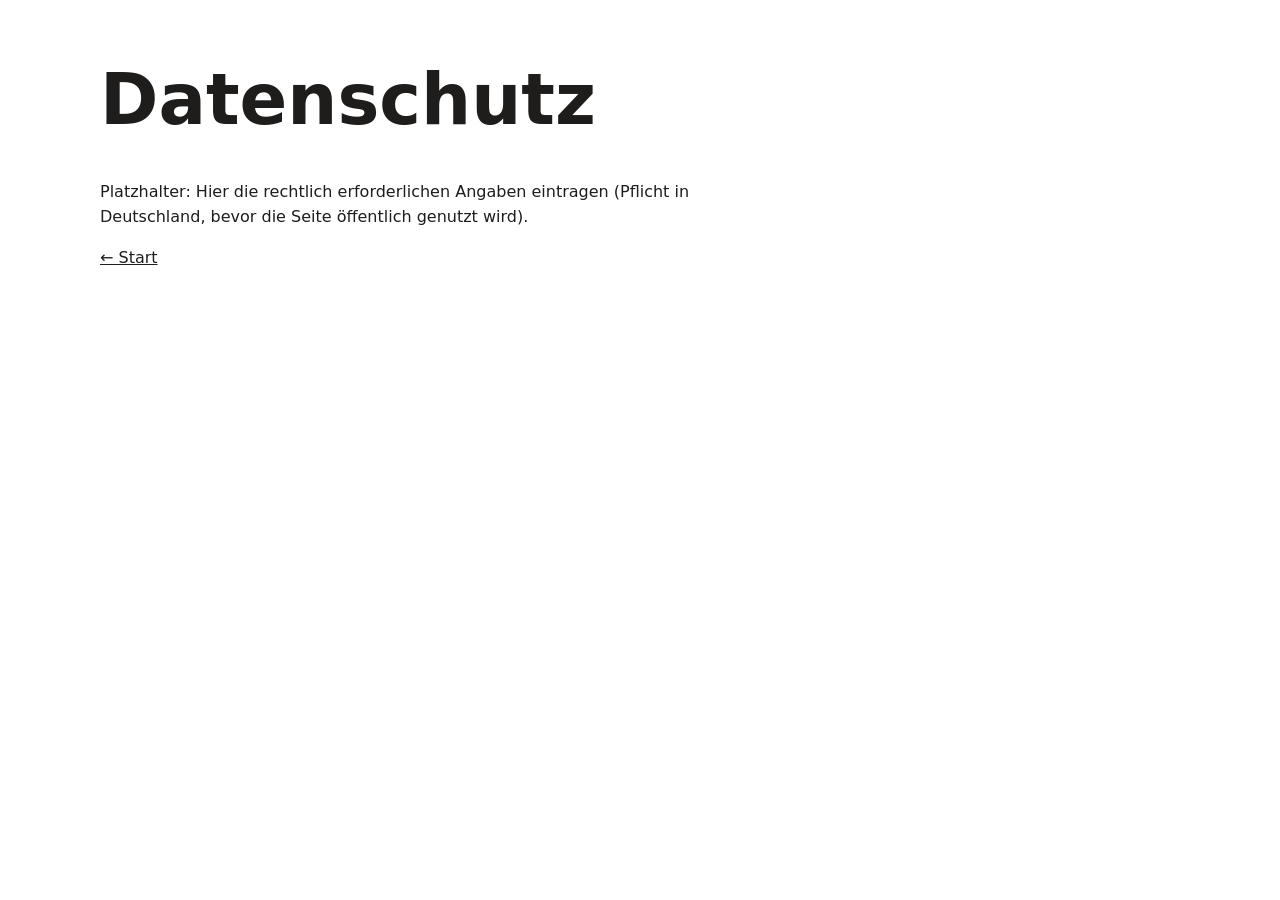
==== datenschutz.html @ 4fc31b0b "Add files via upload" ====
<!DOCTYPE html>
<html lang="de"><head><meta charset="utf-8"><meta name="viewport" content="width=device-width, initial-scale=1"><title>Datenschutz</title><link rel="stylesheet" href="style.css"></head>
<body><section class="plain"><h1>Datenschutz</h1><p>Platzhalter: Hier die rechtlich erforderlichen Angaben eintragen (Pflicht in Deutschland, bevor die Seite öffentlich genutzt wird).</p><p><a href="index.html">← Start</a></p></section></body></html>
---- style.css ----
:root{--iron:#1f1d1b;--tomato:#d23a24;--cheese:#f4b93a;--paper:#fff;--soft:#f6f3ee;--line:#e4dfd6;--muted:#6b655d}
*{box-sizing:border-box}
html{scroll-behavior:smooth;scroll-padding-top:72px}
body{margin:0;font-family:"Bricolage Grotesque",system-ui,sans-serif;color:var(--iron);background:var(--paper);line-height:1.55}
a{color:inherit}
:focus-visible{outline:3px solid var(--tomato);outline-offset:2px}
h1,h2{line-height:1.05;margin:0 0 .6em}
h1{font-size:clamp(2.4rem,6vw,4.4rem);font-weight:800}
h2{font-size:clamp(1.7rem,3.5vw,2.4rem);font-weight:800}
section{padding:64px max(20px,calc((100% - 1080px)/2))}

.top{position:sticky;top:0;z-index:10;display:flex;align-items:center;gap:20px;padding:12px max(20px,calc((100% - 1080px)/2));background:var(--iron);color:#fff}
.brand{font-weight:800;font-size:1.2rem;text-decoration:none;color:var(--cheese);margin-right:auto}
.top nav{display:flex;gap:18px;flex-wrap:wrap}
.top nav a{text-decoration:none;font-weight:600;font-size:.95rem}
.top nav a:hover{color:var(--cheese)}
.lang button{background:none;border:1px solid #666;color:#fff;padding:4px 9px;font:inherit;font-size:.8rem;cursor:pointer}
.lang button+button{border-left:0}
.lang button[aria-pressed="true"]{background:var(--cheese);color:var(--iron);border-color:var(--cheese)}

.hero{display:grid;grid-template-columns:1.1fr .9fr;gap:40px;align-items:center;background:var(--cheese)}
.hero-text p{max-width:46ch;font-size:1.1rem}
.actions{display:flex;flex-wrap:wrap;gap:12px;margin:24px 0 10px}
.btn{display:inline-flex;flex-direction:column;align-items:center;padding:12px 22px;border:2px solid var(--iron);background:var(--iron);color:#fff;font:inherit;font-weight:700;text-decoration:none;cursor:pointer}
.btn em{font-style:normal;font-size:.72rem;font-weight:600;color:var(--cheese)}
.btn.ghost{background:transparent;color:var(--iron)}
.btn.ghost em{color:var(--tomato)}
.btn.alt{background:var(--tomato);border-color:var(--tomato);justify-content:center}
.btn:disabled{cursor:not-allowed;opacity:.9}
.note{font-size:.85rem;color:var(--muted)}
.hero .note{color:var(--iron)}

.pan{position:relative;justify-self:center;width:min(380px,80vw);aspect-ratio:1}
.pan::after{content:"";position:absolute;right:-70px;top:46%;width:110px;height:26px;background:var(--iron);border-radius:0 14px 14px 0;z-index:-1}
.pizza{position:absolute;inset:0;border-radius:50%;background:radial-gradient(circle at 50% 50%,#f7d070 0 58%,#e49a2a 60% 66%,#c9761b 67%);border:14px solid var(--iron);box-shadow:inset 0 0 0 10px var(--tomato)}
.pizza i{position:absolute;width:15%;aspect-ratio:1;border-radius:50%;background:var(--tomato);box-shadow:inset 0 0 0 4px #a82a18}
.pizza i:nth-child(1){left:26%;top:24%}.pizza i:nth-child(2){left:56%;top:22%}.pizza i:nth-child(3){left:40%;top:44%}
.pizza i:nth-child(4){left:20%;top:56%}.pizza i:nth-child(5){left:62%;top:52%}.pizza i:nth-child(6){left:42%;top:68%}

.chips{display:flex;flex-wrap:wrap;gap:8px;margin-bottom:20px}
.chips button,.cats button{font:inherit;cursor:pointer;border:2px solid var(--iron);background:var(--paper);padding:6px 14px;font-weight:600}
.chips button{border-radius:99px}
.chips button[aria-pressed="true"]{background:var(--tomato);border-color:var(--tomato);color:#fff}
.menu-grid{display:grid;grid-template-columns:210px 1fr;gap:28px;align-items:start}
.cats{display:flex;flex-direction:column;border-left:4px solid var(--iron)}
.cats button{border:0;border-bottom:1px solid var(--line);text-align:left;padding:12px 16px;font-size:1.05rem;background:none}
.cats button[aria-current="true"]{background:var(--iron);color:var(--cheese)}
.table-wrap{overflow-x:auto}
table{width:100%;border-collapse:collapse}
th{text-align:right;font-size:.85rem;color:var(--muted);padding:8px 10px;border-bottom:2px solid var(--iron);white-space:nowrap}
th:first-child,td:first-child{text-align:left}
td{padding:14px 10px;border-bottom:1px solid var(--line);text-align:right;font-weight:700;white-space:nowrap;font-variant-numeric:tabular-nums}
td:first-child{white-space:normal;font-weight:400}
td strong{display:block;font-size:1.05rem}
td small{color:var(--muted)}
.tag{display:inline-block;margin:4px 6px 0 0;padding:0 8px;font-size:.72rem;font-weight:600;border:1px solid var(--line);border-radius:99px;color:var(--muted)}
.empty{padding:24px;background:var(--soft)}

.locs{background:var(--soft)}
.loc-list{display:grid;grid-template-columns:repeat(auto-fit,minmax(230px,1fr));gap:0;border-top:3px solid var(--iron)}
.loc{padding:20px 20px 20px 0;border-bottom:1px solid var(--line)}
.loc h3{margin:0 0 6px;font-size:1.25rem}
.loc p{margin:0;color:var(--muted)}
.plain{max-width:none}
.plain p{max-width:60ch}
footer{display:flex;gap:20px;flex-wrap:wrap;padding:24px max(20px,calc((100% - 1080px)/2));background:var(--iron);color:#fff;font-size:.9rem}
footer span{margin-right:auto}

@media(max-width:760px){
  .hero{grid-template-columns:1fr}
  .pan::after{display:none}
  .menu-grid{grid-template-columns:1fr}
  .cats{flex-direction:row;overflow-x:auto;border-left:0;border-bottom:4px solid var(--iron)}
  .cats button{white-space:nowrap;border-bottom:0}
  .top{flex-wrap:wrap}
}
@media(prefers-reduced-motion:reduce){html{scroll-behavior:auto}}
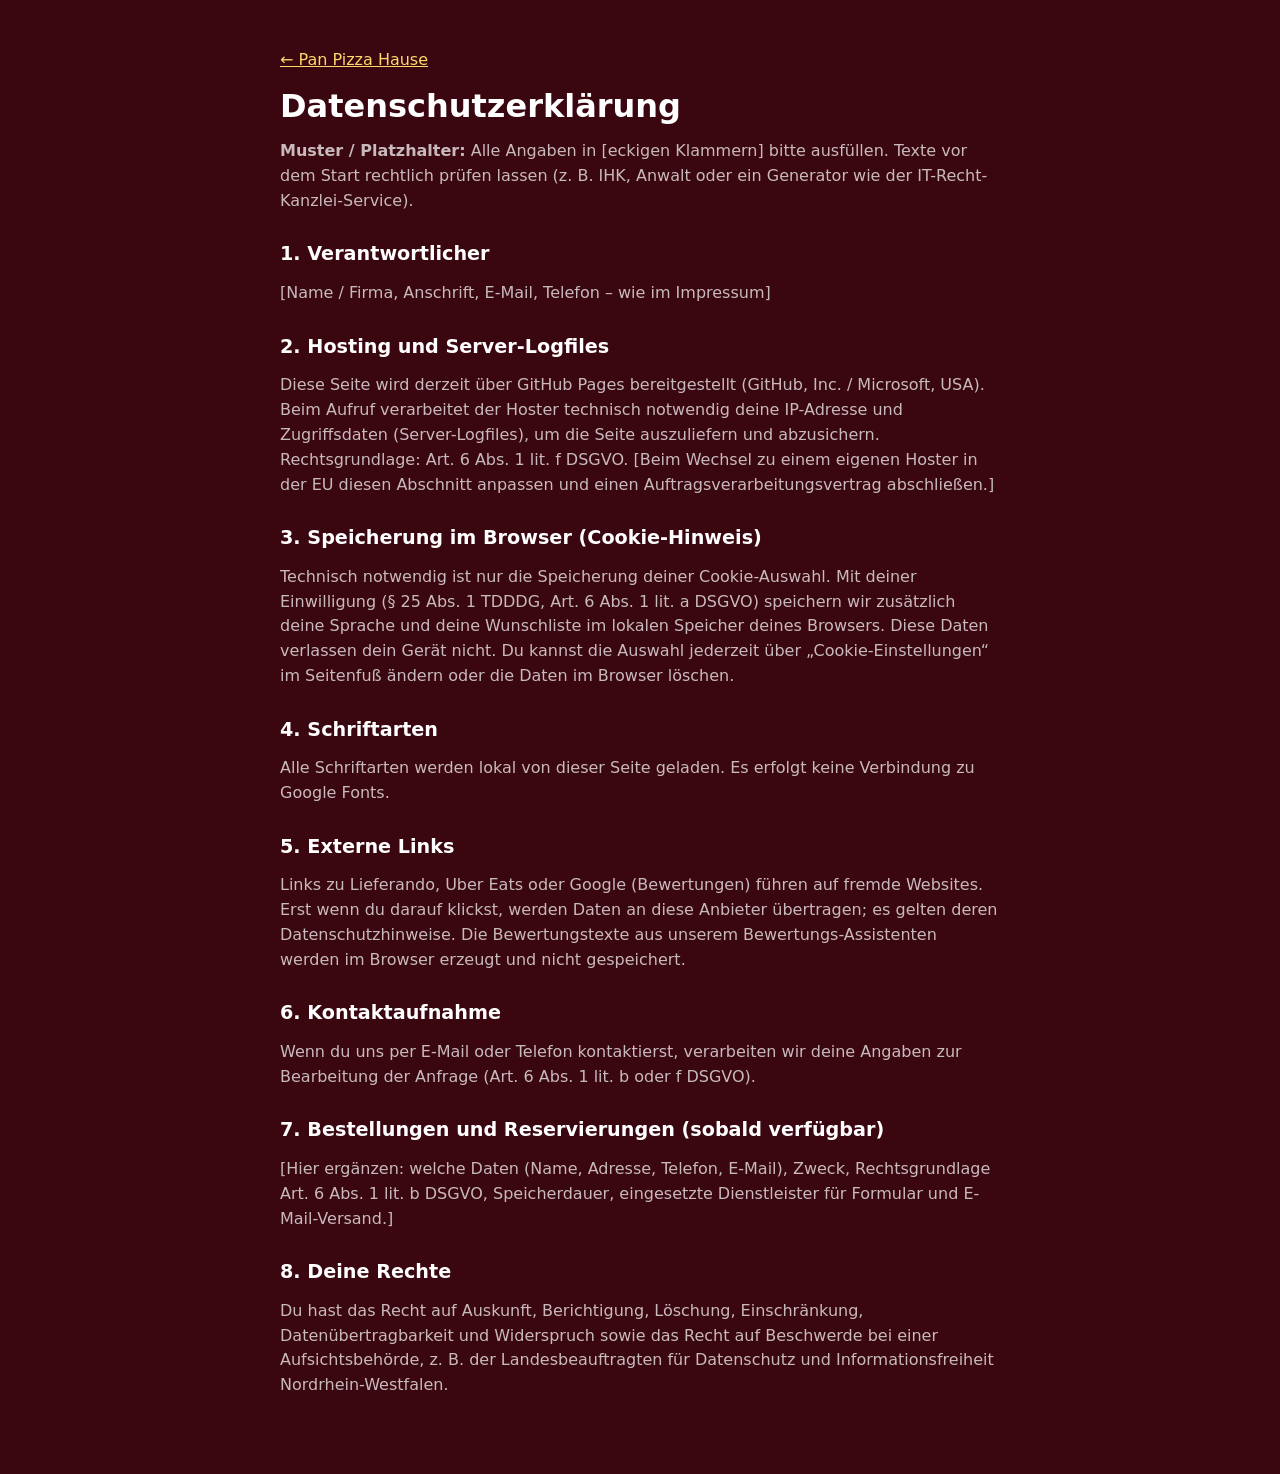
==== commit 5adb7687: "Add files via upload" ====
--- a/datenschutz.html
+++ b/datenschutz.html
@@ -1,3 +1,22 @@
 <!DOCTYPE html>
-<html lang="de"><head><meta charset="utf-8"><meta name="viewport" content="width=device-width, initial-scale=1"><title>Datenschutz</title><link rel="stylesheet" href="style.css"></head>
-<body><section class="plain"><h1>Datenschutz</h1><p>Platzhalter: Hier die rechtlich erforderlichen Angaben eintragen (Pflicht in Deutschland, bevor die Seite öffentlich genutzt wird).</p><p><a href="index.html">← Start</a></p></section></body></html>
+<html lang="de"><head><meta charset="utf-8"><meta name="viewport" content="width=device-width, initial-scale=1"><title>Datenschutz – Pan Pizza Hause</title><meta name="robots" content="noindex"><link rel="stylesheet" href="fonts/fonts.css"><link rel="stylesheet" href="style.css?v=8"></head>
+<body><main class="legal"><p><a href="index.html">← Pan Pizza Hause</a></p><h1>Datenschutzerklärung</h1>
+<p class="note"><strong>Muster / Platzhalter:</strong> Alle Angaben in [eckigen Klammern] bitte ausfüllen. Texte vor dem Start rechtlich prüfen lassen (z. B. IHK, Anwalt oder ein Generator wie der IT-Recht-Kanzlei-Service).</p>
+
+<h2>1. Verantwortlicher</h2>
+<p>[Name / Firma, Anschrift, E-Mail, Telefon – wie im Impressum]</p>
+<h2>2. Hosting und Server-Logfiles</h2>
+<p>Diese Seite wird derzeit über GitHub Pages bereitgestellt (GitHub, Inc. / Microsoft, USA). Beim Aufruf verarbeitet der Hoster technisch notwendig deine IP-Adresse und Zugriffsdaten (Server-Logfiles), um die Seite auszuliefern und abzusichern. Rechtsgrundlage: Art. 6 Abs. 1 lit. f DSGVO. [Beim Wechsel zu einem eigenen Hoster in der EU diesen Abschnitt anpassen und einen Auftragsverarbeitungsvertrag abschließen.]</p>
+<h2>3. Speicherung im Browser (Cookie-Hinweis)</h2>
+<p>Technisch notwendig ist nur die Speicherung deiner Cookie-Auswahl. Mit deiner Einwilligung (§ 25 Abs. 1 TDDDG, Art. 6 Abs. 1 lit. a DSGVO) speichern wir zusätzlich deine Sprache und deine Wunschliste im lokalen Speicher deines Browsers. Diese Daten verlassen dein Gerät nicht. Du kannst die Auswahl jederzeit über „Cookie-Einstellungen“ im Seitenfuß ändern oder die Daten im Browser löschen.</p>
+<h2>4. Schriftarten</h2>
+<p>Alle Schriftarten werden lokal von dieser Seite geladen. Es erfolgt keine Verbindung zu Google Fonts.</p>
+<h2>5. Externe Links</h2>
+<p>Links zu Lieferando, Uber Eats oder Google (Bewertungen) führen auf fremde Websites. Erst wenn du darauf klickst, werden Daten an diese Anbieter übertragen; es gelten deren Datenschutzhinweise. Die Bewertungstexte aus unserem Bewertungs-Assistenten werden im Browser erzeugt und nicht gespeichert.</p>
+<h2>6. Kontaktaufnahme</h2>
+<p>Wenn du uns per E-Mail oder Telefon kontaktierst, verarbeiten wir deine Angaben zur Bearbeitung der Anfrage (Art. 6 Abs. 1 lit. b oder f DSGVO).</p>
+<h2>7. Bestellungen und Reservierungen (sobald verfügbar)</h2>
+<p>[Hier ergänzen: welche Daten (Name, Adresse, Telefon, E-Mail), Zweck, Rechtsgrundlage Art. 6 Abs. 1 lit. b DSGVO, Speicherdauer, eingesetzte Dienstleister für Formular und E-Mail-Versand.]</p>
+<h2>8. Deine Rechte</h2>
+<p>Du hast das Recht auf Auskunft, Berichtigung, Löschung, Einschränkung, Datenübertragbarkeit und Widerspruch sowie das Recht auf Beschwerde bei einer Aufsichtsbehörde, z. B. der Landesbeauftragten für Datenschutz und Informationsfreiheit Nordrhein-Westfalen.</p>
+</main></body></html>
--- a/fonts/fonts.css
+++ b/fonts/fonts.css
@@ -0,0 +1,144 @@
+@font-face {
+  font-family: 'Pacifico';
+  font-style: normal;
+  font-display: swap;
+  font-weight: 400;
+  src:url(fonts/pacifico-cyrillic-400-normal.woff2) format('woff2');
+  unicode-range: U+0301,U+0400-045F,U+0490-0491,U+04B0-04B1,U+2116;
+}
+@font-face {
+  font-family: 'Pacifico';
+  font-style: normal;
+  font-display: swap;
+  font-weight: 400;
+  src:url(fonts/pacifico-latin-ext-400-normal.woff2) format('woff2');
+  unicode-range: U+0100-02BA,U+02BD-02C5,U+02C7-02CC,U+02CE-02D7,U+02DD-02FF,U+0304,U+0308,U+0329,U+1D00-1DBF,U+1E00-1E9F,U+1EF2-1EFF,U+2020,U+20A0-20AB,U+20AD-20C0,U+2113,U+2C60-2C7F,U+A720-A7FF;
+}
+@font-face {
+  font-family: 'Pacifico';
+  font-style: normal;
+  font-display: swap;
+  font-weight: 400;
+  src:url(fonts/pacifico-latin-400-normal.woff2) format('woff2');
+  unicode-range: U+0000-00FF,U+0131,U+0152-0153,U+02BB-02BC,U+02C6,U+02DA,U+02DC,U+0304,U+0308,U+0329,U+2000-206F,U+20AC,U+2122,U+2191,U+2193,U+2212,U+2215,U+FEFF,U+FFFD;
+}
+@font-face {
+  font-family: 'Caveat';
+  font-style: normal;
+  font-display: swap;
+  font-weight: 700;
+  src:url(fonts/caveat-cyrillic-700-normal.woff2) format('woff2');
+  unicode-range: U+0301,U+0400-045F,U+0490-0491,U+04B0-04B1,U+2116;
+}
+@font-face {
+  font-family: 'Caveat';
+  font-style: normal;
+  font-display: swap;
+  font-weight: 700;
+  src:url(fonts/caveat-latin-ext-700-normal.woff2) format('woff2');
+  unicode-range: U+0100-02BA,U+02BD-02C5,U+02C7-02CC,U+02CE-02D7,U+02DD-02FF,U+0304,U+0308,U+0329,U+1D00-1DBF,U+1E00-1E9F,U+1EF2-1EFF,U+2020,U+20A0-20AB,U+20AD-20C0,U+2113,U+2C60-2C7F,U+A720-A7FF;
+}
+@font-face {
+  font-family: 'Caveat';
+  font-style: normal;
+  font-display: swap;
+  font-weight: 700;
+  src:url(fonts/caveat-latin-700-normal.woff2) format('woff2');
+  unicode-range: U+0000-00FF,U+0131,U+0152-0153,U+02BB-02BC,U+02C6,U+02DA,U+02DC,U+0304,U+0308,U+0329,U+2000-206F,U+20AC,U+2122,U+2191,U+2193,U+2212,U+2215,U+FEFF,U+FFFD;
+}
+@font-face {
+  font-family: 'Oswald';
+  font-style: normal;
+  font-display: swap;
+  font-weight: 700;
+  src:url(fonts/oswald-cyrillic-700-normal.woff2) format('woff2');
+  unicode-range: U+0301,U+0400-045F,U+0490-0491,U+04B0-04B1,U+2116;
+}
+@font-face {
+  font-family: 'Oswald';
+  font-style: normal;
+  font-display: swap;
+  font-weight: 700;
+  src:url(fonts/oswald-latin-ext-700-normal.woff2) format('woff2');
+  unicode-range: U+0100-02BA,U+02BD-02C5,U+02C7-02CC,U+02CE-02D7,U+02DD-02FF,U+0304,U+0308,U+0329,U+1D00-1DBF,U+1E00-1E9F,U+1EF2-1EFF,U+2020,U+20A0-20AB,U+20AD-20C0,U+2113,U+2C60-2C7F,U+A720-A7FF;
+}
+@font-face {
+  font-family: 'Oswald';
+  font-style: normal;
+  font-display: swap;
+  font-weight: 700;
+  src:url(fonts/oswald-latin-700-normal.woff2) format('woff2');
+  unicode-range: U+0000-00FF,U+0131,U+0152-0153,U+02BB-02BC,U+02C6,U+02DA,U+02DC,U+0304,U+0308,U+0329,U+2000-206F,U+20AC,U+2122,U+2191,U+2193,U+2212,U+2215,U+FEFF,U+FFFD;
+}
+@font-face {
+  font-family: 'Lobster';
+  font-style: normal;
+  font-display: swap;
+  font-weight: 400;
+  src:url(fonts/lobster-cyrillic-400-normal.woff2) format('woff2');
+  unicode-range: U+0301,U+0400-045F,U+0490-0491,U+04B0-04B1,U+2116;
+}
+@font-face {
+  font-family: 'Lobster';
+  font-style: normal;
+  font-display: swap;
+  font-weight: 400;
+  src:url(fonts/lobster-latin-ext-400-normal.woff2) format('woff2');
+  unicode-range: U+0100-02BA,U+02BD-02C5,U+02C7-02CC,U+02CE-02D7,U+02DD-02FF,U+0304,U+0308,U+0329,U+1D00-1DBF,U+1E00-1E9F,U+1EF2-1EFF,U+2020,U+20A0-20AB,U+20AD-20C0,U+2113,U+2C60-2C7F,U+A720-A7FF;
+}
+@font-face {
+  font-family: 'Lobster';
+  font-style: normal;
+  font-display: swap;
+  font-weight: 400;
+  src:url(fonts/lobster-latin-400-normal.woff2) format('woff2');
+  unicode-range: U+0000-00FF,U+0131,U+0152-0153,U+02BB-02BC,U+02C6,U+02DA,U+02DC,U+0304,U+0308,U+0329,U+2000-206F,U+20AC,U+2122,U+2191,U+2193,U+2212,U+2215,U+FEFF,U+FFFD;
+}
+@font-face {
+  font-family: 'Amiri';
+  font-style: normal;
+  font-display: swap;
+  font-weight: 400;
+  src:url(fonts/amiri-arabic-400-normal.woff2) format('woff2');
+  unicode-range: U+0600-06FF,U+0750-077F,U+0870-088E,U+0890-0891,U+0897-08E1,U+08E3-08FF,U+200C-200E,U+2010-2011,U+204F,U+2E41,U+FB50-FDFF,U+FE70-FE74,U+FE76-FEFC,U+102E0-102FB,U+10E60-10E7E,U+10EC2-10EC4,U+10EFC-10EFF,U+1EE00-1EE03,U+1EE05-1EE1F,U+1EE21-1EE22,U+1EE24,U+1EE27,U+1EE29-1EE32,U+1EE34-1EE37,U+1EE39,U+1EE3B,U+1EE42,U+1EE47,U+1EE49,U+1EE4B,U+1EE4D-1EE4F,U+1EE51-1EE52,U+1EE54,U+1EE57,U+1EE59,U+1EE5B,U+1EE5D,U+1EE5F,U+1EE61-1EE62,U+1EE64,U+1EE67-1EE6A,U+1EE6C-1EE72,U+1EE74-1EE77,U+1EE79-1EE7C,U+1EE7E,U+1EE80-1EE89,U+1EE8B-1EE9B,U+1EEA1-1EEA3,U+1EEA5-1EEA9,U+1EEAB-1EEBB,U+1EEF0-1EEF1;
+}
+@font-face {
+  font-family: 'Amiri';
+  font-style: normal;
+  font-display: swap;
+  font-weight: 400;
+  src:url(fonts/amiri-latin-ext-400-normal.woff2) format('woff2');
+  unicode-range: U+0100-02BA,U+02BD-02C5,U+02C7-02CC,U+02CE-02D7,U+02DD-02FF,U+0304,U+0308,U+0329,U+1D00-1DBF,U+1E00-1E9F,U+1EF2-1EFF,U+2020,U+20A0-20AB,U+20AD-20C0,U+2113,U+2C60-2C7F,U+A720-A7FF;
+}
+@font-face {
+  font-family: 'Amiri';
+  font-style: normal;
+  font-display: swap;
+  font-weight: 400;
+  src:url(fonts/amiri-latin-400-normal.woff2) format('woff2');
+  unicode-range: U+0000-00FF,U+0131,U+0152-0153,U+02BB-02BC,U+02C6,U+02DA,U+02DC,U+0304,U+0308,U+0329,U+2000-206F,U+20AC,U+2122,U+2191,U+2193,U+2212,U+2215,U+FEFF,U+FFFD;
+}
+@font-face {
+  font-family: 'Amiri';
+  font-style: normal;
+  font-display: swap;
+  font-weight: 700;
+  src:url(fonts/amiri-arabic-700-normal.woff2) format('woff2');
+  unicode-range: U+0600-06FF,U+0750-077F,U+0870-088E,U+0890-0891,U+0897-08E1,U+08E3-08FF,U+200C-200E,U+2010-2011,U+204F,U+2E41,U+FB50-FDFF,U+FE70-FE74,U+FE76-FEFC,U+102E0-102FB,U+10E60-10E7E,U+10EC2-10EC4,U+10EFC-10EFF,U+1EE00-1EE03,U+1EE05-1EE1F,U+1EE21-1EE22,U+1EE24,U+1EE27,U+1EE29-1EE32,U+1EE34-1EE37,U+1EE39,U+1EE3B,U+1EE42,U+1EE47,U+1EE49,U+1EE4B,U+1EE4D-1EE4F,U+1EE51-1EE52,U+1EE54,U+1EE57,U+1EE59,U+1EE5B,U+1EE5D,U+1EE5F,U+1EE61-1EE62,U+1EE64,U+1EE67-1EE6A,U+1EE6C-1EE72,U+1EE74-1EE77,U+1EE79-1EE7C,U+1EE7E,U+1EE80-1EE89,U+1EE8B-1EE9B,U+1EEA1-1EEA3,U+1EEA5-1EEA9,U+1EEAB-1EEBB,U+1EEF0-1EEF1;
+}
+@font-face {
+  font-family: 'Amiri';
+  font-style: normal;
+  font-display: swap;
+  font-weight: 700;
+  src:url(fonts/amiri-latin-ext-700-normal.woff2) format('woff2');
+  unicode-range: U+0100-02BA,U+02BD-02C5,U+02C7-02CC,U+02CE-02D7,U+02DD-02FF,U+0304,U+0308,U+0329,U+1D00-1DBF,U+1E00-1E9F,U+1EF2-1EFF,U+2020,U+20A0-20AB,U+20AD-20C0,U+2113,U+2C60-2C7F,U+A720-A7FF;
+}
+@font-face {
+  font-family: 'Amiri';
+  font-style: normal;
+  font-display: swap;
+  font-weight: 700;
+  src:url(fonts/amiri-latin-700-normal.woff2) format('woff2');
+  unicode-range: U+0000-00FF,U+0131,U+0152-0153,U+02BB-02BC,U+02C6,U+02DA,U+02DC,U+0304,U+0308,U+0329,U+2000-206F,U+20AC,U+2122,U+2191,U+2193,U+2212,U+2215,U+FEFF,U+FFFD;
+}
--- a/style.css
+++ b/style.css
@@ -1,77 +1,314 @@
-:root{--iron:#1f1d1b;--tomato:#d23a24;--cheese:#f4b93a;--paper:#fff;--soft:#f6f3ee;--line:#e4dfd6;--muted:#6b655d}
+:root{--bg:#3a0710;--bg2:#470a15;--card:#5a0e1d;--red:#e5173a;--hot:#c8102e;--line:#ffffff24;--muted:#ffffffb8}
 *{box-sizing:border-box}
-html{scroll-behavior:smooth;scroll-padding-top:72px}
-body{margin:0;font-family:"Bricolage Grotesque",system-ui,sans-serif;color:var(--iron);background:var(--paper);line-height:1.55}
+html{scroll-behavior:smooth;scroll-padding-top:84px}
+body{margin:0;font-family:"Bricolage Grotesque","Noto Sans Arabic",system-ui,sans-serif;color:#fff;background:var(--bg);line-height:1.55}
 a{color:inherit}
-:focus-visible{outline:3px solid var(--tomato);outline-offset:2px}
-h1,h2{line-height:1.05;margin:0 0 .6em}
-h1{font-size:clamp(2.4rem,6vw,4.4rem);font-weight:800}
-h2{font-size:clamp(1.7rem,3.5vw,2.4rem);font-weight:800}
-section{padding:64px max(20px,calc((100% - 1080px)/2))}
-
-.top{position:sticky;top:0;z-index:10;display:flex;align-items:center;gap:20px;padding:12px max(20px,calc((100% - 1080px)/2));background:var(--iron);color:#fff}
-.brand{font-weight:800;font-size:1.2rem;text-decoration:none;color:var(--cheese);margin-right:auto}
+:focus-visible{outline:3px solid #fff;outline-offset:2px}
+h1,h2,h3{line-height:1.08;margin:0 0 .5em}
+h2{font-size:clamp(1.8rem,3.5vw,2.6rem);font-weight:800}
+section{padding:64px max(20px,calc((100% - 1160px)/2))}
+
+.top{position:sticky;top:0;z-index:10;display:flex;align-items:center;gap:18px;flex-wrap:wrap;padding:8px max(20px,calc((100% - 1160px)/2));background:#9c0b24;box-shadow:0 2px 14px #0006}
+.brand{margin-inline-end:auto;display:flex}
+.brand img{height:52px;width:auto}
 .top nav{display:flex;gap:18px;flex-wrap:wrap}
-.top nav a{text-decoration:none;font-weight:600;font-size:.95rem}
-.top nav a:hover{color:var(--cheese)}
-.lang button{background:none;border:1px solid #666;color:#fff;padding:4px 9px;font:inherit;font-size:.8rem;cursor:pointer}
-.lang button+button{border-left:0}
-.lang button[aria-pressed="true"]{background:var(--cheese);color:var(--iron);border-color:var(--cheese)}
-
-.hero{display:grid;grid-template-columns:1.1fr .9fr;gap:40px;align-items:center;background:var(--cheese)}
-.hero-text p{max-width:46ch;font-size:1.1rem}
-.actions{display:flex;flex-wrap:wrap;gap:12px;margin:24px 0 10px}
-.btn{display:inline-flex;flex-direction:column;align-items:center;padding:12px 22px;border:2px solid var(--iron);background:var(--iron);color:#fff;font:inherit;font-weight:700;text-decoration:none;cursor:pointer}
-.btn em{font-style:normal;font-size:.72rem;font-weight:600;color:var(--cheese)}
-.btn.ghost{background:transparent;color:var(--iron)}
-.btn.ghost em{color:var(--tomato)}
-.btn.alt{background:var(--tomato);border-color:var(--tomato);justify-content:center}
-.btn:disabled{cursor:not-allowed;opacity:.9}
-.note{font-size:.85rem;color:var(--muted)}
-.hero .note{color:var(--iron)}
-
-.pan{position:relative;justify-self:center;width:min(380px,80vw);aspect-ratio:1}
-.pan::after{content:"";position:absolute;right:-70px;top:46%;width:110px;height:26px;background:var(--iron);border-radius:0 14px 14px 0;z-index:-1}
-.pizza{position:absolute;inset:0;border-radius:50%;background:radial-gradient(circle at 50% 50%,#f7d070 0 58%,#e49a2a 60% 66%,#c9761b 67%);border:14px solid var(--iron);box-shadow:inset 0 0 0 10px var(--tomato)}
-.pizza i{position:absolute;width:15%;aspect-ratio:1;border-radius:50%;background:var(--tomato);box-shadow:inset 0 0 0 4px #a82a18}
-.pizza i:nth-child(1){left:26%;top:24%}.pizza i:nth-child(2){left:56%;top:22%}.pizza i:nth-child(3){left:40%;top:44%}
-.pizza i:nth-child(4){left:20%;top:56%}.pizza i:nth-child(5){left:62%;top:52%}.pizza i:nth-child(6){left:42%;top:68%}
-
-.chips{display:flex;flex-wrap:wrap;gap:8px;margin-bottom:20px}
-.chips button,.cats button{font:inherit;cursor:pointer;border:2px solid var(--iron);background:var(--paper);padding:6px 14px;font-weight:600}
-.chips button{border-radius:99px}
-.chips button[aria-pressed="true"]{background:var(--tomato);border-color:var(--tomato);color:#fff}
-.menu-grid{display:grid;grid-template-columns:210px 1fr;gap:28px;align-items:start}
-.cats{display:flex;flex-direction:column;border-left:4px solid var(--iron)}
-.cats button{border:0;border-bottom:1px solid var(--line);text-align:left;padding:12px 16px;font-size:1.05rem;background:none}
-.cats button[aria-current="true"]{background:var(--iron);color:var(--cheese)}
-.table-wrap{overflow-x:auto}
-table{width:100%;border-collapse:collapse}
-th{text-align:right;font-size:.85rem;color:var(--muted);padding:8px 10px;border-bottom:2px solid var(--iron);white-space:nowrap}
-th:first-child,td:first-child{text-align:left}
-td{padding:14px 10px;border-bottom:1px solid var(--line);text-align:right;font-weight:700;white-space:nowrap;font-variant-numeric:tabular-nums}
-td:first-child{white-space:normal;font-weight:400}
-td strong{display:block;font-size:1.05rem}
-td small{color:var(--muted)}
-.tag{display:inline-block;margin:4px 6px 0 0;padding:0 8px;font-size:.72rem;font-weight:600;border:1px solid var(--line);border-radius:99px;color:var(--muted)}
-.empty{padding:24px;background:var(--soft)}
-
-.locs{background:var(--soft)}
-.loc-list{display:grid;grid-template-columns:repeat(auto-fit,minmax(230px,1fr));gap:0;border-top:3px solid var(--iron)}
-.loc{padding:20px 20px 20px 0;border-bottom:1px solid var(--line)}
-.loc h3{margin:0 0 6px;font-size:1.25rem}
-.loc p{margin:0;color:var(--muted)}
-.plain{max-width:none}
-.plain p{max-width:60ch}
-footer{display:flex;gap:20px;flex-wrap:wrap;padding:24px max(20px,calc((100% - 1080px)/2));background:var(--iron);color:#fff;font-size:.9rem}
-footer span{margin-right:auto}
+.top nav a{text-decoration:none;font-weight:600}
+.top nav a:hover{text-decoration:underline}
+.lang{display:flex;flex-wrap:wrap}
+.lang button{background:none;border:1px solid #fff8;color:#fff;padding:4px 8px;font:inherit;font-size:.78rem;cursor:pointer;margin-inline-start:-1px}
+.lang button[aria-pressed="true"]{background:#fff;color:#9c0b24;border-color:#fff}
+
+.hero{min-height:88vh;display:grid;grid-template-columns:1.15fr .85fr;gap:30px;align-items:center;
+  background:linear-gradient(90deg,rgba(40,4,12,.9),rgba(40,4,12,.55) 65%,rgba(40,4,12,.3)),url(images/photos/hero.jpg) center/cover no-repeat,radial-gradient(circle at 75% 40%,#b00d28,#3a0710 70%)}
+.hero h1{font-size:clamp(2.6rem,7.5vw,6rem);font-weight:800;margin-bottom:.35em}
+.hero h1 span{display:block}
+.soon-big{display:inline-block!important;margin-top:.15em;padding:.02em .35em .08em;background:var(--red);border-radius:.25em;font-size:.85em}
+.hero-text p{max-width:50ch;font-size:1.2rem;color:var(--muted)}
+.hero-img{width:100%;max-width:520px;justify-self:center;filter:drop-shadow(0 24px 30px #0007)}
+.actions{display:flex;flex-wrap:wrap;gap:14px;margin:28px 0 10px}
+.btn{display:inline-flex;flex-direction:column;align-items:center;justify-content:center;min-width:170px;padding:14px 26px;border:2px solid #fff;background:#ffffff14;color:#fff;font:inherit;font-weight:700;font-size:1.1rem;text-decoration:none;border-radius:99px}
+.btn em{font-style:normal;font-size:.78rem;font-weight:600;opacity:.85}
+.btn:disabled{cursor:not-allowed}
+.btn.solid{background:#fff;color:#9c0b24;cursor:pointer}
+
+.feat{display:grid;grid-template-columns:repeat(auto-fit,minmax(220px,1fr));gap:16px;padding-top:40px;padding-bottom:8px}
+.fcard{background:var(--card);border:1px solid var(--line);border-radius:16px;padding:20px 22px}
+.fcard h3{margin:0;font-size:1.25rem}
+
+.chips{display:flex;flex-wrap:wrap;gap:8px;margin-bottom:24px}
+.chips button,.cats button{font:inherit;cursor:pointer;color:#fff}
+.chips button{border:2px solid #fff6;background:transparent;padding:5px 16px;border-radius:99px;font-weight:600}
+.chips button[aria-pressed="true"]{background:var(--red);border-color:var(--red)}
+.menu-grid{display:grid;grid-template-columns:200px 1fr;gap:28px;align-items:start}
+.cats{display:flex;flex-direction:column;gap:6px;position:sticky;top:92px}
+.cats button{border:1px solid var(--line);background:var(--card);text-align:start;padding:12px 16px;font-size:1.05rem;font-weight:600;border-radius:12px}
+.cats button[aria-current="true"]{background:var(--red);border-color:var(--red)}
+.cards{display:grid;grid-template-columns:repeat(auto-fill,minmax(340px,1fr));gap:18px}
+.card{display:grid;grid-template-columns:132px 1fr;background:var(--card);border:1px solid var(--line);border-radius:16px;overflow:hidden}
+.card img{width:132px;height:100%;min-height:150px;object-fit:cover;display:block}
+.cb{padding:14px 16px;display:flex;flex-direction:column;gap:5px}
+.cb h3{margin:0;font-size:1.2rem}
+.cb p{margin:0;font-size:.84rem;color:var(--muted)}
+.cb b{color:#fff}
+.tag{display:inline-block;margin-inline-end:6px;padding:0 9px;font-size:.72rem;font-weight:600;background:#ffffff1f;border-radius:99px}
+.badge{display:inline-block;margin:2px 4px 0 0;padding:0 7px;font-size:.72rem;font-weight:700;border:1px solid #fff9;border-radius:6px;cursor:help;color:#fff}
+.prices{display:flex;gap:6px;margin-top:auto;padding-top:8px}
+.prices span{flex:1;text-align:center;background:var(--red);border-radius:10px;padding:5px 3px;font-weight:800;font-size:.95rem;font-variant-numeric:tabular-nums}
+.prices small{display:block;font-size:.66rem;font-weight:600;opacity:.9}
+.vol{font-size:.75rem}
+.empty{padding:24px;background:var(--card);border-radius:12px}
+
+.gal,.locs{background:var(--bg2)}
+.gallery{display:grid;grid-template-columns:repeat(auto-fit,minmax(260px,1fr));gap:16px}
+.gallery img{width:100%;aspect-ratio:4/3;object-fit:cover;border-radius:16px;display:block;border:1px solid var(--line)}
+.rating{font-size:1.25rem}
+.stars{color:#ffb73a;letter-spacing:2px}
+.rev-list{display:grid;grid-template-columns:repeat(auto-fit,minmax(270px,1fr));gap:16px}
+.rev{margin:0;background:var(--card);border:1px solid var(--line);border-radius:16px;padding:20px}
+.rev blockquote{margin:8px 0 12px}
+.rev figcaption{font-size:.85rem;color:var(--muted)}
+.rev .lg{margin-inline:6px;padding:0 7px;border-radius:6px;background:#ffffff24;color:#fff;font-weight:700;font-size:.7rem}
+.loc{background:var(--card);border:1px solid var(--line);border-radius:16px;padding:24px;max-width:440px}
+.loc h3{font-size:1.4rem}
+.loc p{margin:0 0 10px}
+.plain p{max-width:60ch;color:var(--muted)}
+footer{display:flex;gap:20px;flex-wrap:wrap;padding:24px max(20px,calc((100% - 1160px)/2));background:#26040a;font-size:.9rem}
+footer span{margin-inline-end:auto}
 
 @media(max-width:760px){
-  .hero{grid-template-columns:1fr}
-  .pan::after{display:none}
+  .hero{grid-template-columns:1fr;min-height:auto}
   .menu-grid{grid-template-columns:1fr}
-  .cats{flex-direction:row;overflow-x:auto;border-left:0;border-bottom:4px solid var(--iron)}
-  .cats button{white-space:nowrap;border-bottom:0}
-  .top{flex-wrap:wrap}
+  .cats{flex-direction:row;overflow-x:auto;position:static}
+  .cats button{white-space:nowrap}
+  .cards{grid-template-columns:1fr}
+  .card{grid-template-columns:110px 1fr}
+  .card img{width:110px}
 }
 @media(prefers-reduced-motion:reduce){html{scroll-behavior:auto}}
+
+/* ---- v4 additions ---- */
+.lang-select{background:#6d0819;color:#fff;border:1px solid #fff8;border-radius:10px;padding:7px 12px;font:inherit;font-size:.9rem;cursor:pointer}
+.lang-select option{background:#3a0710;color:#fff}
+.quote{text-align:center;background:linear-gradient(135deg,#c8102e,#8c0a20);padding:64px 20px}
+.quote::before{content:"\201C";display:block;font-size:5rem;line-height:.6;opacity:.4}
+.quote p{font-size:clamp(1.5rem,3.6vw,2.7rem);font-weight:800;line-height:1.2;max-width:26ch;margin:0 auto}
+.quote small{display:block;margin-top:16px;opacity:.85;letter-spacing:.14em;text-transform:uppercase;font-size:.8rem}
+.prices .pbtn{flex:1;position:relative;text-align:center;background:var(--red);color:#fff;border:0;border-radius:10px;padding:5px 3px;font:inherit;font-weight:800;font-size:.95rem;font-variant-numeric:tabular-nums;cursor:pointer}
+.prices .pbtn:hover{background:#ff2f52}
+.prices .pbtn i{position:absolute;top:-6px;inset-inline-end:-2px;font-style:normal;font-size:.8rem;background:#fff;color:var(--red);border-radius:99px;width:18px;height:18px;line-height:18px}
+.wish{position:fixed;z-index:20;inset:auto 0 0 0;max-height:46vh;display:flex;flex-direction:column;gap:10px;padding:16px;background:#2a050b;border:1px solid var(--line);box-shadow:0 0 30px #000a}
+.wish[hidden]{display:none}
+.wish-head{display:flex;justify-content:space-between;align-items:center}
+.wish h3{margin:0;font-size:1.2rem}
+.icon-btn{background:none;border:1px solid #fff6;color:#fff;border-radius:8px;width:32px;height:32px;cursor:pointer;font-size:1rem}
+.wish ul{list-style:none;margin:0;padding:0;overflow:auto;flex:1}
+.wish li{display:flex;justify-content:space-between;gap:10px;padding:10px 0;border-bottom:1px solid var(--line)}
+.wish li small{color:var(--muted)}
+.wish .q button,.wish .lp button{background:#ffffff1f;border:0;color:#fff;border-radius:6px;min-width:26px;height:26px;cursor:pointer;font:inherit}
+.wish .lp{display:flex;align-items:flex-start;gap:8px;font-weight:700;white-space:nowrap}
+.wish-total{display:flex;justify-content:space-between;font-size:1.2rem;font-weight:800}
+.wish-hint{margin:0;font-size:.78rem;color:var(--muted)}
+.btn-small{align-self:flex-start;background:none;border:1px solid #fff8;color:#fff;border-radius:99px;padding:4px 14px;font:inherit;cursor:pointer}
+.wish.collapsed ul,.wish.collapsed .wish-hint,.wish.collapsed .btn-small{display:none}
+body.has-wish{padding-bottom:150px}
+@media(min-width:1100px){
+  .wish{inset:auto;inset-block:72px 0;inset-inline-end:0;width:320px;max-height:none;border-radius:16px 0 0 0}
+  body.has-wish{padding-bottom:0;padding-inline-end:332px}
+}
+
+/* ---- v5: quotes + logo ---- */
+.brand img{height:56px;width:auto;max-width:none;flex-shrink:0}
+.qband{padding:72px 20px;text-align:center}
+.qt{margin:0 auto}
+.qt em{font-style:inherit}
+html[dir="rtl"] .qt{font-style:normal}
+.q1{background:linear-gradient(135deg,#c8102e,#8c0a20)}
+.q1 .qt{font-family:"Pacifico","Amiri",cursive;font-size:clamp(1.6rem,3.8vw,2.9rem);line-height:1.45;max-width:30ch}
+.q1 .qt em{color:#ffd76a;text-shadow:0 3px 0 #0005}
+.q2{background:#26040a}
+.q2 .qt{font-family:"Playfair Display","Amiri",serif;font-style:italic;font-weight:700;font-size:clamp(1.8rem,4.2vw,3.2rem);line-height:1.2;max-width:26ch}
+.q2 .qt em{background:linear-gradient(transparent 60%,#e5173a 60%);padding:0 .15em}
+.q3{background:var(--bg2)}
+.q3 .qt{font-family:"Caveat","Amiri",cursive;font-weight:700;font-size:clamp(2.1rem,5.2vw,3.8rem);line-height:1.1;max-width:24ch}
+.q3 .qt em{color:#ffd76a;text-decoration:underline wavy #e5173a;text-decoration-thickness:3px;text-underline-offset:.18em}
+.q4{background:#c8102e}
+.q4 .qt{font-family:"Oswald","Noto Sans Arabic",sans-serif;font-weight:700;text-transform:uppercase;letter-spacing:.05em;font-size:clamp(1.6rem,4vw,2.8rem);line-height:1.25;max-width:24ch}
+.q4 .qt em{background:#fff;color:#8c0a20;padding:0 .3em;border-radius:.2em;box-decoration-break:clone;-webkit-box-decoration-break:clone}
+.q5{background:var(--bg)}
+.q5 .qt{font-family:"Lobster","Amiri",cursive;font-size:clamp(2.2rem,6vw,4.4rem);line-height:1.15;max-width:20ch}
+.q5 .qt::after{content:"\2726";display:block;margin-top:10px;font-size:1.4rem;color:#ff5a73}
+.q5 .qt em{color:#ff5a73;text-shadow:0 0 22px #e5173a99}
+
+/* ---- v6: inline logo, tagline, delivery note, animated quotes ---- */
+.logo{display:block;height:56px;width:auto;flex-shrink:0}
+.hero-text .tagline{margin:10px 0 0;max-width:none;min-height:1.5em;font-size:clamp(1.3rem,2.7vw,2.1rem);font-weight:800;color:#ffd76a}
+.caret{display:inline-block;width:3px;height:1em;margin-inline-start:3px;background:#ffd76a;vertical-align:-.12em;animation:blink 1s steps(2) infinite}
+@keyframes blink{50%{opacity:0}}
+.hero-text .deliv-note{font-size:1rem;max-width:52ch;margin:4px 0 8px}
+#deliv-links{margin:0 0 6px}
+.btn.dl{min-width:0;padding:10px 22px;font-size:1rem}
+@keyframes qin{from{opacity:0;transform:translateY(22px) scale(.97);filter:blur(6px)}to{opacity:1;transform:none;filter:none}}
+.qt.anim{animation:qin .9s cubic-bezier(.2,.7,.2,1) both}
+@keyframes hue{0%,100%{color:#ffd76a}50%{color:#ff9bb0}}
+.q1 .qt em{animation:hue 3.2s ease-in-out infinite}
+@keyframes mark{to{background-size:100% .4em}}
+.q2 .qt em{background:linear-gradient(#e5173a,#e5173a) no-repeat 0 90%/0 .4em;padding:0 .12em;animation:mark 1s .6s ease forwards}
+@keyframes draw{to{background-size:100% 4px}}
+.q3 .qt em{text-decoration:none;color:#ffd76a;background:linear-gradient(#ff3b5c,#ff3b5c) no-repeat 0 100%/0 4px;animation:draw 1s .6s ease forwards}
+@keyframes tag{to{background-size:100% 100%;color:#8c0a20}}
+.q4 .qt em{background:linear-gradient(#fff,#fff) no-repeat 0 0/0 100%;color:#fff;animation:tag .8s .6s ease forwards}
+@keyframes glow{0%,100%{color:#ff5a73;text-shadow:0 0 12px #e5173a77}50%{color:#ffc2cc;text-shadow:0 0 30px #ff2f52}}
+.q5 .qt em{animation:glow 2.6s ease-in-out infinite}
+@keyframes spin{to{transform:rotate(360deg)}}
+.q5 .qt::after{width:1em;margin:10px auto 0;text-align:center;animation:spin 6s linear infinite}
+@media(prefers-reduced-motion:reduce){
+  .qt.anim,.qt em,.q5 .qt::after,.caret{animation:none!important}
+  .q2 .qt em{background-size:100% .4em}.q3 .qt em{background-size:100% 4px}.q4 .qt em{background-size:100% 100%;color:#8c0a20}
+}
+
+/* ---- v7: a different entrance for every quote ---- */
+.wd{display:inline-block;white-space:nowrap}
+.u{display:inline-block}
+@keyframes chIn{from{opacity:0}to{opacity:1}}
+.fx-type .u{opacity:0;animation:chIn .01s steps(1) forwards;animation-delay:calc(var(--i) * 38ms)}
+.fx-type .u{display:inline}
+@keyframes wave{0%{opacity:0;transform:translateY(.7em)}55%{opacity:1;transform:translateY(-.28em)}100%{opacity:1;transform:none}}
+.fx-wave .u{opacity:0;animation:wave .7s ease forwards;animation-delay:calc(var(--i) * 35ms)}
+@keyframes dropIn{from{opacity:0;transform:translateY(-1.3em) rotate(-10deg)}to{opacity:1;transform:none}}
+.fx-drop .u{opacity:0;animation:dropIn .6s cubic-bezier(.3,1.4,.5,1) forwards;animation-delay:calc(var(--i) * 30ms)}
+@keyframes wordFlip{from{opacity:0;transform:rotateX(-95deg)}to{opacity:1;transform:none}}
+.fx-flip{perspective:700px}
+.fx-flip .u{opacity:0;transform-origin:50% 100%;animation:wordFlip .65s ease forwards;animation-delay:calc(var(--i) * 140ms)}
+@keyframes zoomIn{from{opacity:0;transform:scale(.35)}to{opacity:1;transform:none}}
+.fx-zoom{animation:zoomIn .75s cubic-bezier(.2,1.25,.3,1) both}
+@keyframes wipe{from{clip-path:inset(-25% 100% -25% -5%)}to{clip-path:inset(-25% -5% -25% -5%)}}
+@keyframes wipeRtl{from{clip-path:inset(-25% -5% -25% 100%)}to{clip-path:inset(-25% -5% -25% -5%)}}
+.fx-write{animation:wipe 1.7s ease-out both}
+html[dir="rtl"] .fx-write{animation-name:wipeRtl}
+@keyframes slideL{from{opacity:0;transform:translateX(-90px)}to{opacity:1;transform:none}}
+@keyframes slideR{from{opacity:0;transform:translateX(90px)}to{opacity:1;transform:none}}
+.fx-slideL{animation:slideL .8s cubic-bezier(.2,.8,.2,1) both}
+.fx-slideR{animation:slideR .8s cubic-bezier(.2,.8,.2,1) both}
+@keyframes bounceIn{0%{opacity:0;transform:scale(.3)}50%{opacity:1;transform:scale(1.1)}72%{transform:scale(.94)}100%{transform:none}}
+.fx-bounce{animation:bounceIn .9s ease both}
+@keyframes blurIn{from{opacity:0;filter:blur(14px);letter-spacing:.25em}to{opacity:1;filter:blur(0);letter-spacing:normal}}
+.fx-blur{animation:blurIn 1s ease-out both}
+/* heat: shimmering air + glowing flame word */
+@keyframes hotIn{from{opacity:0;transform:translateY(16px)}to{opacity:1;transform:none}}
+@keyframes flame{0%{transform:translateY(0) scaleY(1);text-shadow:0 0 14px #ff7a1a,0 -4px 22px #ff3b1f}100%{transform:translateY(-3px) scaleY(1.07);text-shadow:0 0 24px #ffb02e,0 -9px 32px #ff5a1f}}
+.fx-hot{animation:hotIn 1s ease-out both;filter:url(#heat);color:#ffe3c4}
+.qt.fx-hot em{display:inline-block;color:transparent;background:linear-gradient(180deg,#fff3b0,#ffb02e 40%,#ff5a1f 72%,#e5173a);-webkit-background-clip:text;background-clip:text;padding:0 .08em;animation:flame .45s ease-in-out infinite alternate}
+/* correction effects */
+.qt em.fix,.qt em.erase{background:none;animation:none;padding:0;color:inherit;text-shadow:none;text-decoration:none}
+.qt em.fix s{position:relative;display:inline-block;text-decoration:none;opacity:.75}
+.qt em.fix s::after{content:"";position:absolute;left:-3%;top:54%;height:.11em;width:0;background:#ff3b5c;border-radius:3px;animation:strikeLine .45s 1.1s ease-out forwards}
+@keyframes strikeLine{to{width:106%}}
+.qt em.fix b{display:inline-block;overflow:hidden;white-space:nowrap;vertical-align:bottom;max-width:0;font-weight:inherit;color:#ffd76a;text-shadow:0 0 16px #e5173a99;animation:writeIn .9s steps(12) 1.9s forwards}
+@keyframes writeIn{to{max-width:calc(var(--n) * 1.2ch)}}
+.qt em.erase{color:#ffd76a;text-shadow:0 0 16px #e5173a99}
+.qt em.erase::after{content:"";display:inline-block;width:.08em;height:.9em;margin-inline-start:.06em;background:currentColor;vertical-align:-.1em;animation:blink 1s steps(2) infinite}
+.qt em.erase.done::after{display:none}
+@media(prefers-reduced-motion:reduce){
+  .qt[class*="fx-"],.qt[class*="fx-"] .u{animation:none!important;opacity:1!important;transform:none!important;filter:none!important;clip-path:none!important}
+  .qt em.fix s::after{animation:none;width:106%}
+  .qt em.fix b{animation:none;max-width:none}
+}
+
+/* ---- v8 ---- */
+.hero{position:relative;overflow:hidden;display:block;min-height:min(82vh,760px);padding:0 max(20px,calc((100% - 1160px)/2));background:#3a0710}
+.hero-media{position:absolute;inset:0;width:100%;height:100%;object-fit:cover;object-position:70% 40%}
+.hero-shade{position:absolute;inset:0;background:linear-gradient(90deg,#3a0710 0%,#3a0710ee 30%,#3a071099 58%,#8c0a2033 100%)}
+.hero-text{position:relative;z-index:1;display:flex;flex-direction:column;justify-content:center;min-height:min(82vh,760px);padding:48px 0;max-width:640px}
+.hero h1{font-size:clamp(2rem,5vw,4.2rem)}
+html[dir="rtl"] .hero-shade{transform:scaleX(-1)}
+.badge.add{border-style:dashed;opacity:.8}
+.rv-cta{margin-top:18px}
+.loc{max-width:520px}.loc h4{margin:14px 0 4px}.open{margin:0 0 6px;font-weight:700}.open.on{color:#7dff9a}.open.off{color:#ff9aa8}
+.hours{border-collapse:collapse;width:100%;font-size:.9rem}.hours td{padding:3px 0;border-bottom:1px solid var(--line)}.hours td:last-child{text-align:end}
+#wish-mini{margin-inline-start:auto;margin-inline-end:10px;font-weight:700;font-size:.9rem}
+.wish .det{opacity:.8}
+.modal{position:fixed;inset:0;z-index:50;background:#000b;display:flex;align-items:center;justify-content:center;padding:12px}
+.modal[hidden]{display:none}
+.modal-card{position:relative;background:#2a050b;border:1px solid var(--line);border-radius:18px;width:min(580px,100%);max-height:92vh;overflow:auto;padding:22px 20px}
+.modal-x{position:absolute;top:10px;inset-inline-end:10px;background:none;border:1px solid #fff6;color:#fff;border-radius:99px;width:34px;height:34px;cursor:pointer}
+body.modal-open{overflow:hidden}
+.modal h3{margin-inline-end:40px}
+fieldset{border:0;margin:14px 0;padding:0}legend{font-weight:700;margin-bottom:6px}
+.opts{display:flex;flex-wrap:wrap;gap:6px}
+.opts label{display:flex;gap:6px;align-items:center;background:#ffffff14;border-radius:99px;padding:5px 12px;font-size:.9rem;cursor:pointer}
+.opts label em{font-style:normal;color:#ffd76a;font-size:.8rem}
+label.big{font-size:1rem;display:flex;gap:8px;align-items:center}
+.opt-foot{display:flex;justify-content:space-between;align-items:center;gap:10px;margin-top:14px;font-size:1.1rem}
+.modal textarea{width:100%;margin-top:12px;border-radius:12px;padding:10px;font:inherit;background:#1a0307;color:#fff;border:1px solid var(--line)}
+.ck{position:fixed;z-index:60;inset-inline:12px;bottom:12px;max-width:560px;background:#2a050b;border:1px solid var(--line);border-radius:16px;padding:16px 18px;box-shadow:0 10px 40px #000a}
+.ck[hidden]{display:none}.ck h3{margin:0 0 6px;font-size:1.1rem}.ck p{margin:0 0 10px;font-size:.85rem;color:var(--muted)}
+.ck-row{display:flex;gap:8px;align-items:center;margin-bottom:10px;font-size:.9rem}.ck-btns{display:flex;flex-wrap:wrap;gap:8px}
+.btn.dl{flex-direction:row}
+.car{position:relative}.car-btn{display:none}
+footer a{margin-inline-start:4px}
+/* quote bands: five different structures */
+.q2 .qt{background:#fff6ea;color:#2a1215;max-width:30ch;padding:34px 40px;border-radius:6px;box-shadow:0 18px 50px #000a,8px 8px 0 #c8102e}
+.q2 .qt em{color:#8c0a20}
+.q3.frame{display:grid;grid-template-columns:minmax(220px,300px) 1fr;gap:40px;align-items:center;text-align:start;padding-inline:max(20px,calc((100% - 1000px)/2))}
+.polaroid{margin:0;background:#fff;padding:12px 12px 8px;box-shadow:0 14px 34px #0009;transform:rotate(-4deg);position:relative;color:#2a1215;font-family:"Caveat",cursive;text-align:center;font-size:1.3rem}
+.polaroid::before{content:"";position:absolute;top:-14px;left:50%;width:90px;height:26px;margin-left:-45px;background:#ffd76acc;transform:rotate(3deg)}
+.polaroid img{width:100%;aspect-ratio:1;object-fit:cover;display:block}
+.q3.frame .qt{margin:0}
+.q4{position:relative;overflow:hidden}
+.q4::before{content:"PAN PIZZA HAUSE ★ PAN PIZZA HAUSE ★ PAN PIZZA HAUSE ★ PAN PIZZA HAUSE ★ ";position:absolute;top:50%;left:0;white-space:nowrap;font:800 clamp(5rem,16vw,11rem)/1 "Oswald",sans-serif;color:transparent;-webkit-text-stroke:2px #ffffff30;transform:translateY(-50%);animation:marq 30s linear infinite}
+@keyframes marq{to{transform:translate(-50%,-50%)}}
+.q4 .qt{position:relative;z-index:1}
+.q5 .qt{position:relative;display:inline-block;padding:28px 42px;color:#ffe3e8;text-shadow:0 0 10px #ff5a73}
+.q5 .qt::before{content:"";position:absolute;inset:0;border:3px solid #ff5a73;border-radius:28px;box-shadow:0 0 14px #ff2f52,inset 0 0 14px #ff2f5266;animation:neon 5s infinite;pointer-events:none}
+.q5 .qt::after{display:none}
+@keyframes neon{0%,18%,22%,60%,100%{opacity:1}20%,24%{opacity:.55}}
+/* hot word + steam, soft dough pressed by a finger, emoji */
+.fx-hot{filter:none;color:inherit}
+.qt.fx-hot em{display:inline-block;position:relative;color:transparent;background:linear-gradient(180deg,#ff9a1f,#ff5a1f 55%,#e5173a);-webkit-background-clip:text;background-clip:text;padding:0 .08em;animation:flame .45s ease-in-out infinite alternate;filter:url(#heat)}
+.qt.fx-hot em::before,.qt.fx-hot em::after{content:"";position:absolute;bottom:80%;left:25%;width:.5em;height:1em;border-radius:50%;background:radial-gradient(closest-side,rgba(150,150,150,.6),transparent);filter:blur(4px);opacity:0;animation:steam 2.2s ease-out infinite;pointer-events:none}
+.qt.fx-hot em::after{left:60%;animation-delay:1s}
+@keyframes steam{0%{opacity:0;transform:translateY(0) scale(.6)}30%{opacity:.85}100%{opacity:0;transform:translateY(-1.9em) translateX(.25em) scale(1.6)}}
+.qt.fx-press em{display:inline-block;position:relative;transform-origin:50% 100%;animation:squish 3.2s ease-in-out 1.1s 1 both}
+.qt.fx-press em::after{content:"👇";position:absolute;left:50%;top:-1.5em;margin-left:-.5em;opacity:0;animation:poke 3.2s ease-in-out 1.1s 1 both}
+@keyframes poke{0%{opacity:0;transform:translateY(-1.2em)}12%{opacity:1;transform:translateY(-.1em)}30%,42%{opacity:1;transform:translateY(.5em)}58%{opacity:1;transform:translateY(-.9em)}70%,100%{opacity:0;transform:translateY(-1.4em)}}
+@keyframes squish{0%,12%{transform:none}30%,42%{transform:scale(1.12,.55)}55%{transform:scale(.94,1.22)}66%{transform:scale(1.04,.93)}78%{transform:scale(.99,1.04)}100%{transform:none}}
+.emo{display:inline-block;margin-inline-start:.25em;opacity:0;font-style:normal;text-transform:none;font-family:"Apple Color Emoji","Segoe UI Emoji","Noto Color Emoji",sans-serif;animation:emoIn .5s ease 1.3s forwards,emoBob 1.6s ease-in-out 1.8s infinite}
+@keyframes emoIn{from{opacity:0;transform:scale(.2) rotate(-30deg)}to{opacity:1;transform:none}}
+@keyframes emoBob{50%{transform:translateY(-.15em) rotate(8deg)}}
+@media(prefers-reduced-motion:reduce){.emo,.q4::before,.q5 .qt::before,.qt.fx-hot em,.qt.fx-press em,.qt.fx-press em::after{animation:none!important}.emo{opacity:1}}
+/* wish list on small screens: compact bar by default */
+@media(max-width:1099px){
+  .wish{padding:8px 12px;max-height:50vh}
+  body.has-wish{padding-bottom:58px}
+  body.wish-open{padding-bottom:calc(50vh + 8px)}
+}
+@media(min-width:1100px){#wish-mini{display:none}}
+/* small screens */
+@media(max-width:760px){
+  .top{padding:6px 12px;gap:6px 10px}
+  .top .logo{height:34px}
+  .top nav{order:3;width:100%;overflow-x:auto;flex-wrap:nowrap;gap:16px;font-size:.85rem;padding:2px 0 4px;scrollbar-width:none}
+  .top nav a{white-space:nowrap}
+  .lang-select{padding:4px 8px;font-size:.8rem}
+  .hero{min-height:0;padding:0 16px}
+  .hero-text{min-height:0;padding:22px 0 20px}
+  .hero-shade{background:linear-gradient(180deg,#3a071066,#3a0710d9 45%,#3a0710f5)}
+  .hero-media{object-position:60% 30%}
+  .hero h1{font-size:1.9rem;margin-bottom:.3em}
+  .hero-text .tagline{font-size:1.1rem}
+  .hero .btn{min-width:0;padding:9px 16px;font-size:.95rem}
+  .hero .actions{gap:8px;margin:14px 0 6px}
+  .hero-text .deliv-note{font-size:.85rem}
+  section{padding-top:36px;padding-bottom:36px}
+  .qband{padding:44px 16px}
+  .q2 .qt{padding:24px 22px}.q5 .qt{padding:20px 22px}
+  .q3.frame{grid-template-columns:1fr;gap:22px}.polaroid{max-width:230px;margin:0 auto}
+  .track{display:flex!important;overflow-x:auto;scroll-snap-type:x mandatory;gap:12px;scrollbar-width:none;padding-bottom:4px}
+  .track::-webkit-scrollbar{display:none}
+  .track>*{flex:0 0 86%;scroll-snap-align:center}
+  .gallery.track img{aspect-ratio:16/10}
+  .car-btn{display:grid;place-items:center;position:absolute;top:calc(50% - 20px);z-index:2;width:38px;height:38px;border-radius:99px;border:0;background:#000a;color:#fff;font-size:1.5rem;cursor:pointer}
+  .car-btn.prev{inset-inline-start:2px}.car-btn.next{inset-inline-end:2px}
+}
+
+.legal{max-width:760px;margin:0 auto;padding:32px 20px 60px}.legal h2{font-size:1.2rem;margin-top:1.6em;color:#fff}.legal p{color:var(--muted)}.legal a{color:#ffd76a}
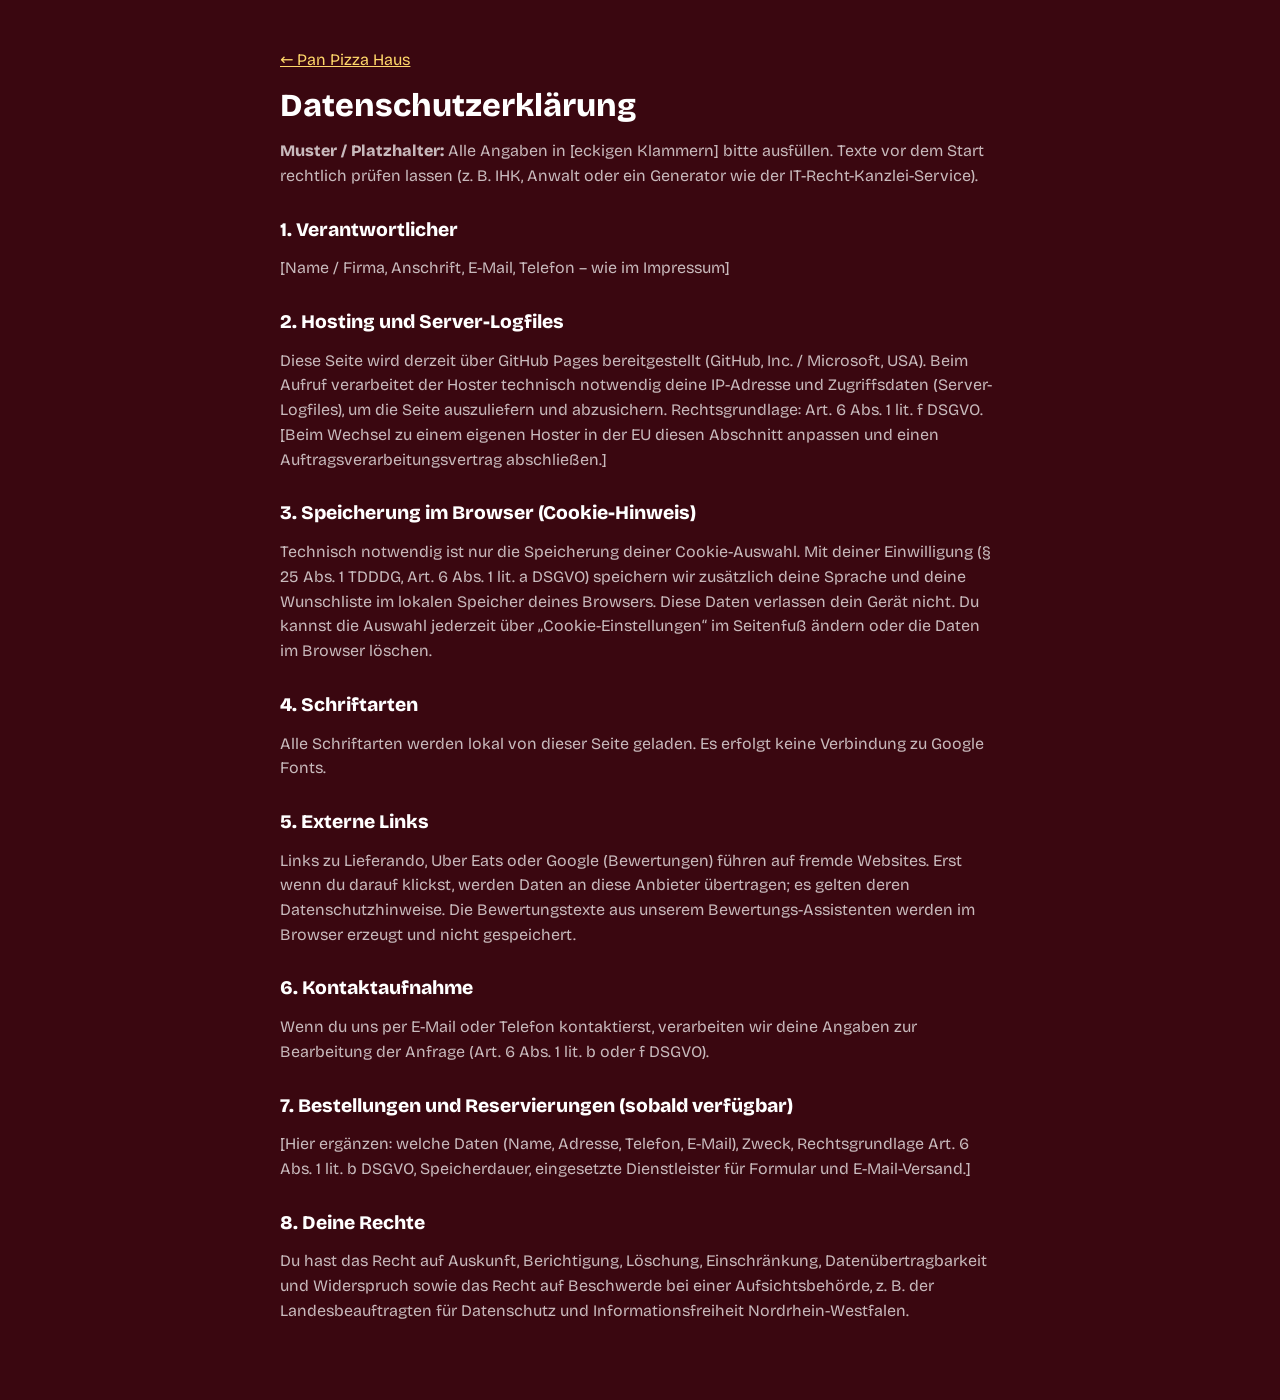
==== commit f830d104: "Add files via upload" ====
--- a/datenschutz.html
+++ b/datenschutz.html
@@ -1,6 +1,6 @@
 <!DOCTYPE html>
-<html lang="de"><head><meta charset="utf-8"><meta name="viewport" content="width=device-width, initial-scale=1"><title>Datenschutz – Pan Pizza Hause</title><meta name="robots" content="noindex"><link rel="stylesheet" href="fonts/fonts.css"><link rel="stylesheet" href="style.css?v=8"></head>
-<body><main class="legal"><p><a href="index.html">← Pan Pizza Hause</a></p><h1>Datenschutzerklärung</h1>
+<html lang="de"><head><meta charset="utf-8"><meta name="viewport" content="width=device-width, initial-scale=1"><title>Datenschutz – Pan Pizza Haus</title><meta name="robots" content="noindex"><link rel="stylesheet" href="fonts/fonts.css"><link rel="stylesheet" href="style.css?v=8"></head>
+<body><main class="legal"><p><a href="index.html">← Pan Pizza Haus</a></p><h1>Datenschutzerklärung</h1>
 <p class="note"><strong>Muster / Platzhalter:</strong> Alle Angaben in [eckigen Klammern] bitte ausfüllen. Texte vor dem Start rechtlich prüfen lassen (z. B. IHK, Anwalt oder ein Generator wie der IT-Recht-Kanzlei-Service).</p>
 
 <h2>1. Verantwortlicher</h2>
--- a/fonts/fonts.css
+++ b/fonts/fonts.css
@@ -1,9 +1,81 @@
+@font-face {
+  font-family: 'Bricolage Grotesque';
+  font-style: normal;
+  font-display: swap;
+  font-weight: 400;
+  src:url(bricolage-grotesque-latin-ext-400-normal.woff2) format('woff2');
+  unicode-range: U+0100-02BA,U+02BD-02C5,U+02C7-02CC,U+02CE-02D7,U+02DD-02FF,U+0304,U+0308,U+0329,U+1D00-1DBF,U+1E00-1E9F,U+1EF2-1EFF,U+2020,U+20A0-20AB,U+20AD-20C0,U+2113,U+2C60-2C7F,U+A720-A7FF;
+}
+@font-face {
+  font-family: 'Bricolage Grotesque';
+  font-style: normal;
+  font-display: swap;
+  font-weight: 400;
+  src:url(bricolage-grotesque-latin-400-normal.woff2) format('woff2');
+  unicode-range: U+0000-00FF,U+0131,U+0152-0153,U+02BB-02BC,U+02C6,U+02DA,U+02DC,U+0304,U+0308,U+0329,U+2000-206F,U+20AC,U+2122,U+2191,U+2193,U+2212,U+2215,U+FEFF,U+FFFD;
+}
+@font-face {
+  font-family: 'Bricolage Grotesque';
+  font-style: normal;
+  font-display: swap;
+  font-weight: 600;
+  src:url(bricolage-grotesque-latin-ext-600-normal.woff2) format('woff2');
+  unicode-range: U+0100-02BA,U+02BD-02C5,U+02C7-02CC,U+02CE-02D7,U+02DD-02FF,U+0304,U+0308,U+0329,U+1D00-1DBF,U+1E00-1E9F,U+1EF2-1EFF,U+2020,U+20A0-20AB,U+20AD-20C0,U+2113,U+2C60-2C7F,U+A720-A7FF;
+}
+@font-face {
+  font-family: 'Bricolage Grotesque';
+  font-style: normal;
+  font-display: swap;
+  font-weight: 600;
+  src:url(bricolage-grotesque-latin-600-normal.woff2) format('woff2');
+  unicode-range: U+0000-00FF,U+0131,U+0152-0153,U+02BB-02BC,U+02C6,U+02DA,U+02DC,U+0304,U+0308,U+0329,U+2000-206F,U+20AC,U+2122,U+2191,U+2193,U+2212,U+2215,U+FEFF,U+FFFD;
+}
+@font-face {
+  font-family: 'Bricolage Grotesque';
+  font-style: normal;
+  font-display: swap;
+  font-weight: 800;
+  src:url(bricolage-grotesque-latin-ext-800-normal.woff2) format('woff2');
+  unicode-range: U+0100-02BA,U+02BD-02C5,U+02C7-02CC,U+02CE-02D7,U+02DD-02FF,U+0304,U+0308,U+0329,U+1D00-1DBF,U+1E00-1E9F,U+1EF2-1EFF,U+2020,U+20A0-20AB,U+20AD-20C0,U+2113,U+2C60-2C7F,U+A720-A7FF;
+}
+@font-face {
+  font-family: 'Bricolage Grotesque';
+  font-style: normal;
+  font-display: swap;
+  font-weight: 800;
+  src:url(bricolage-grotesque-latin-800-normal.woff2) format('woff2');
+  unicode-range: U+0000-00FF,U+0131,U+0152-0153,U+02BB-02BC,U+02C6,U+02DA,U+02DC,U+0304,U+0308,U+0329,U+2000-206F,U+20AC,U+2122,U+2191,U+2193,U+2212,U+2215,U+FEFF,U+FFFD;
+}
+@font-face {
+  font-family: 'Playfair Display';
+  font-style: italic;
+  font-display: swap;
+  font-weight: 700;
+  src:url(playfair-display-cyrillic-700-italic.woff2) format('woff2');
+  unicode-range: U+0301,U+0400-045F,U+0490-0491,U+04B0-04B1,U+2116;
+}
+@font-face {
+  font-family: 'Playfair Display';
+  font-style: italic;
+  font-display: swap;
+  font-weight: 700;
+  src:url(playfair-display-latin-ext-700-italic.woff2) format('woff2');
+  unicode-range: U+0100-02BA,U+02BD-02C5,U+02C7-02CC,U+02CE-02D7,U+02DD-02FF,U+0304,U+0308,U+0329,U+1D00-1DBF,U+1E00-1E9F,U+1EF2-1EFF,U+2020,U+20A0-20AB,U+20AD-20C0,U+2113,U+2C60-2C7F,U+A720-A7FF;
+}
+@font-face {
+  font-family: 'Playfair Display';
+  font-style: italic;
+  font-display: swap;
+  font-weight: 700;
+  src:url(playfair-display-latin-700-italic.woff2) format('woff2');
+  unicode-range: U+0000-00FF,U+0131,U+0152-0153,U+02BB-02BC,U+02C6,U+02DA,U+02DC,U+0304,U+0308,U+0329,U+2000-206F,U+20AC,U+2122,U+2191,U+2193,U+2212,U+2215,U+FEFF,U+FFFD;
+}
 @font-face {
   font-family: 'Pacifico';
   font-style: normal;
   font-display: swap;
   font-weight: 400;
-  src:url(fonts/pacifico-cyrillic-400-normal.woff2) format('woff2');
+  src:url(pacifico-cyrillic-400-normal.woff2) format('woff2');
   unicode-range: U+0301,U+0400-045F,U+0490-0491,U+04B0-04B1,U+2116;
 }
 @font-face {
@@ -11,7 +83,7 @@
   font-style: normal;
   font-display: swap;
   font-weight: 400;
-  src:url(fonts/pacifico-latin-ext-400-normal.woff2) format('woff2');
+  src:url(pacifico-latin-ext-400-normal.woff2) format('woff2');
   unicode-range: U+0100-02BA,U+02BD-02C5,U+02C7-02CC,U+02CE-02D7,U+02DD-02FF,U+0304,U+0308,U+0329,U+1D00-1DBF,U+1E00-1E9F,U+1EF2-1EFF,U+2020,U+20A0-20AB,U+20AD-20C0,U+2113,U+2C60-2C7F,U+A720-A7FF;
 }
 @font-face {
@@ -19,7 +91,7 @@
   font-style: normal;
   font-display: swap;
   font-weight: 400;
-  src:url(fonts/pacifico-latin-400-normal.woff2) format('woff2');
+  src:url(pacifico-latin-400-normal.woff2) format('woff2');
   unicode-range: U+0000-00FF,U+0131,U+0152-0153,U+02BB-02BC,U+02C6,U+02DA,U+02DC,U+0304,U+0308,U+0329,U+2000-206F,U+20AC,U+2122,U+2191,U+2193,U+2212,U+2215,U+FEFF,U+FFFD;
 }
 @font-face {
@@ -27,7 +99,7 @@
   font-style: normal;
   font-display: swap;
   font-weight: 700;
-  src:url(fonts/caveat-cyrillic-700-normal.woff2) format('woff2');
+  src:url(caveat-cyrillic-700-normal.woff2) format('woff2');
   unicode-range: U+0301,U+0400-045F,U+0490-0491,U+04B0-04B1,U+2116;
 }
 @font-face {
@@ -35,7 +107,7 @@
   font-style: normal;
   font-display: swap;
   font-weight: 700;
-  src:url(fonts/caveat-latin-ext-700-normal.woff2) format('woff2');
+  src:url(caveat-latin-ext-700-normal.woff2) format('woff2');
   unicode-range: U+0100-02BA,U+02BD-02C5,U+02C7-02CC,U+02CE-02D7,U+02DD-02FF,U+0304,U+0308,U+0329,U+1D00-1DBF,U+1E00-1E9F,U+1EF2-1EFF,U+2020,U+20A0-20AB,U+20AD-20C0,U+2113,U+2C60-2C7F,U+A720-A7FF;
 }
 @font-face {
@@ -43,7 +115,7 @@
   font-style: normal;
   font-display: swap;
   font-weight: 700;
-  src:url(fonts/caveat-latin-700-normal.woff2) format('woff2');
+  src:url(caveat-latin-700-normal.woff2) format('woff2');
   unicode-range: U+0000-00FF,U+0131,U+0152-0153,U+02BB-02BC,U+02C6,U+02DA,U+02DC,U+0304,U+0308,U+0329,U+2000-206F,U+20AC,U+2122,U+2191,U+2193,U+2212,U+2215,U+FEFF,U+FFFD;
 }
 @font-face {
@@ -51,7 +123,7 @@
   font-style: normal;
   font-display: swap;
   font-weight: 700;
-  src:url(fonts/oswald-cyrillic-700-normal.woff2) format('woff2');
+  src:url(oswald-cyrillic-700-normal.woff2) format('woff2');
   unicode-range: U+0301,U+0400-045F,U+0490-0491,U+04B0-04B1,U+2116;
 }
 @font-face {
@@ -59,7 +131,7 @@
   font-style: normal;
   font-display: swap;
   font-weight: 700;
-  src:url(fonts/oswald-latin-ext-700-normal.woff2) format('woff2');
+  src:url(oswald-latin-ext-700-normal.woff2) format('woff2');
   unicode-range: U+0100-02BA,U+02BD-02C5,U+02C7-02CC,U+02CE-02D7,U+02DD-02FF,U+0304,U+0308,U+0329,U+1D00-1DBF,U+1E00-1E9F,U+1EF2-1EFF,U+2020,U+20A0-20AB,U+20AD-20C0,U+2113,U+2C60-2C7F,U+A720-A7FF;
 }
 @font-face {
@@ -67,7 +139,7 @@
   font-style: normal;
   font-display: swap;
   font-weight: 700;
-  src:url(fonts/oswald-latin-700-normal.woff2) format('woff2');
+  src:url(oswald-latin-700-normal.woff2) format('woff2');
   unicode-range: U+0000-00FF,U+0131,U+0152-0153,U+02BB-02BC,U+02C6,U+02DA,U+02DC,U+0304,U+0308,U+0329,U+2000-206F,U+20AC,U+2122,U+2191,U+2193,U+2212,U+2215,U+FEFF,U+FFFD;
 }
 @font-face {
@@ -75,7 +147,7 @@
   font-style: normal;
   font-display: swap;
   font-weight: 400;
-  src:url(fonts/lobster-cyrillic-400-normal.woff2) format('woff2');
+  src:url(lobster-cyrillic-400-normal.woff2) format('woff2');
   unicode-range: U+0301,U+0400-045F,U+0490-0491,U+04B0-04B1,U+2116;
 }
 @font-face {
@@ -83,7 +155,7 @@
   font-style: normal;
   font-display: swap;
   font-weight: 400;
-  src:url(fonts/lobster-latin-ext-400-normal.woff2) format('woff2');
+  src:url(lobster-latin-ext-400-normal.woff2) format('woff2');
   unicode-range: U+0100-02BA,U+02BD-02C5,U+02C7-02CC,U+02CE-02D7,U+02DD-02FF,U+0304,U+0308,U+0329,U+1D00-1DBF,U+1E00-1E9F,U+1EF2-1EFF,U+2020,U+20A0-20AB,U+20AD-20C0,U+2113,U+2C60-2C7F,U+A720-A7FF;
 }
 @font-face {
@@ -91,54 +163,102 @@
   font-style: normal;
   font-display: swap;
   font-weight: 400;
-  src:url(fonts/lobster-latin-400-normal.woff2) format('woff2');
-  unicode-range: U+0000-00FF,U+0131,U+0152-0153,U+02BB-02BC,U+02C6,U+02DA,U+02DC,U+0304,U+0308,U+0329,U+2000-206F,U+20AC,U+2122,U+2191,U+2193,U+2212,U+2215,U+FEFF,U+FFFD;
-}
-@font-face {
-  font-family: 'Amiri';
-  font-style: normal;
-  font-display: swap;
-  font-weight: 400;
-  src:url(fonts/amiri-arabic-400-normal.woff2) format('woff2');
-  unicode-range: U+0600-06FF,U+0750-077F,U+0870-088E,U+0890-0891,U+0897-08E1,U+08E3-08FF,U+200C-200E,U+2010-2011,U+204F,U+2E41,U+FB50-FDFF,U+FE70-FE74,U+FE76-FEFC,U+102E0-102FB,U+10E60-10E7E,U+10EC2-10EC4,U+10EFC-10EFF,U+1EE00-1EE03,U+1EE05-1EE1F,U+1EE21-1EE22,U+1EE24,U+1EE27,U+1EE29-1EE32,U+1EE34-1EE37,U+1EE39,U+1EE3B,U+1EE42,U+1EE47,U+1EE49,U+1EE4B,U+1EE4D-1EE4F,U+1EE51-1EE52,U+1EE54,U+1EE57,U+1EE59,U+1EE5B,U+1EE5D,U+1EE5F,U+1EE61-1EE62,U+1EE64,U+1EE67-1EE6A,U+1EE6C-1EE72,U+1EE74-1EE77,U+1EE79-1EE7C,U+1EE7E,U+1EE80-1EE89,U+1EE8B-1EE9B,U+1EEA1-1EEA3,U+1EEA5-1EEA9,U+1EEAB-1EEBB,U+1EEF0-1EEF1;
-}
-@font-face {
-  font-family: 'Amiri';
-  font-style: normal;
-  font-display: swap;
-  font-weight: 400;
-  src:url(fonts/amiri-latin-ext-400-normal.woff2) format('woff2');
-  unicode-range: U+0100-02BA,U+02BD-02C5,U+02C7-02CC,U+02CE-02D7,U+02DD-02FF,U+0304,U+0308,U+0329,U+1D00-1DBF,U+1E00-1E9F,U+1EF2-1EFF,U+2020,U+20A0-20AB,U+20AD-20C0,U+2113,U+2C60-2C7F,U+A720-A7FF;
-}
-@font-face {
-  font-family: 'Amiri';
-  font-style: normal;
-  font-display: swap;
-  font-weight: 400;
-  src:url(fonts/amiri-latin-400-normal.woff2) format('woff2');
-  unicode-range: U+0000-00FF,U+0131,U+0152-0153,U+02BB-02BC,U+02C6,U+02DA,U+02DC,U+0304,U+0308,U+0329,U+2000-206F,U+20AC,U+2122,U+2191,U+2193,U+2212,U+2215,U+FEFF,U+FFFD;
-}
-@font-face {
-  font-family: 'Amiri';
-  font-style: normal;
-  font-display: swap;
-  font-weight: 700;
-  src:url(fonts/amiri-arabic-700-normal.woff2) format('woff2');
-  unicode-range: U+0600-06FF,U+0750-077F,U+0870-088E,U+0890-0891,U+0897-08E1,U+08E3-08FF,U+200C-200E,U+2010-2011,U+204F,U+2E41,U+FB50-FDFF,U+FE70-FE74,U+FE76-FEFC,U+102E0-102FB,U+10E60-10E7E,U+10EC2-10EC4,U+10EFC-10EFF,U+1EE00-1EE03,U+1EE05-1EE1F,U+1EE21-1EE22,U+1EE24,U+1EE27,U+1EE29-1EE32,U+1EE34-1EE37,U+1EE39,U+1EE3B,U+1EE42,U+1EE47,U+1EE49,U+1EE4B,U+1EE4D-1EE4F,U+1EE51-1EE52,U+1EE54,U+1EE57,U+1EE59,U+1EE5B,U+1EE5D,U+1EE5F,U+1EE61-1EE62,U+1EE64,U+1EE67-1EE6A,U+1EE6C-1EE72,U+1EE74-1EE77,U+1EE79-1EE7C,U+1EE7E,U+1EE80-1EE89,U+1EE8B-1EE9B,U+1EEA1-1EEA3,U+1EEA5-1EEA9,U+1EEAB-1EEBB,U+1EEF0-1EEF1;
-}
-@font-face {
-  font-family: 'Amiri';
-  font-style: normal;
-  font-display: swap;
-  font-weight: 700;
-  src:url(fonts/amiri-latin-ext-700-normal.woff2) format('woff2');
-  unicode-range: U+0100-02BA,U+02BD-02C5,U+02C7-02CC,U+02CE-02D7,U+02DD-02FF,U+0304,U+0308,U+0329,U+1D00-1DBF,U+1E00-1E9F,U+1EF2-1EFF,U+2020,U+20A0-20AB,U+20AD-20C0,U+2113,U+2C60-2C7F,U+A720-A7FF;
-}
-@font-face {
-  font-family: 'Amiri';
-  font-style: normal;
-  font-display: swap;
-  font-weight: 700;
-  src:url(fonts/amiri-latin-700-normal.woff2) format('woff2');
+  src:url(lobster-latin-400-normal.woff2) format('woff2');
+  unicode-range: U+0000-00FF,U+0131,U+0152-0153,U+02BB-02BC,U+02C6,U+02DA,U+02DC,U+0304,U+0308,U+0329,U+2000-206F,U+20AC,U+2122,U+2191,U+2193,U+2212,U+2215,U+FEFF,U+FFFD;
+}
+@font-face {
+  font-family: 'Amiri';
+  font-style: normal;
+  font-display: swap;
+  font-weight: 400;
+  src:url(amiri-arabic-400-normal.woff2) format('woff2');
+  unicode-range: U+0600-06FF,U+0750-077F,U+0870-088E,U+0890-0891,U+0897-08E1,U+08E3-08FF,U+200C-200E,U+2010-2011,U+204F,U+2E41,U+FB50-FDFF,U+FE70-FE74,U+FE76-FEFC,U+102E0-102FB,U+10E60-10E7E,U+10EC2-10EC4,U+10EFC-10EFF,U+1EE00-1EE03,U+1EE05-1EE1F,U+1EE21-1EE22,U+1EE24,U+1EE27,U+1EE29-1EE32,U+1EE34-1EE37,U+1EE39,U+1EE3B,U+1EE42,U+1EE47,U+1EE49,U+1EE4B,U+1EE4D-1EE4F,U+1EE51-1EE52,U+1EE54,U+1EE57,U+1EE59,U+1EE5B,U+1EE5D,U+1EE5F,U+1EE61-1EE62,U+1EE64,U+1EE67-1EE6A,U+1EE6C-1EE72,U+1EE74-1EE77,U+1EE79-1EE7C,U+1EE7E,U+1EE80-1EE89,U+1EE8B-1EE9B,U+1EEA1-1EEA3,U+1EEA5-1EEA9,U+1EEAB-1EEBB,U+1EEF0-1EEF1;
+}
+@font-face {
+  font-family: 'Amiri';
+  font-style: normal;
+  font-display: swap;
+  font-weight: 400;
+  src:url(amiri-latin-ext-400-normal.woff2) format('woff2');
+  unicode-range: U+0100-02BA,U+02BD-02C5,U+02C7-02CC,U+02CE-02D7,U+02DD-02FF,U+0304,U+0308,U+0329,U+1D00-1DBF,U+1E00-1E9F,U+1EF2-1EFF,U+2020,U+20A0-20AB,U+20AD-20C0,U+2113,U+2C60-2C7F,U+A720-A7FF;
+}
+@font-face {
+  font-family: 'Amiri';
+  font-style: normal;
+  font-display: swap;
+  font-weight: 400;
+  src:url(amiri-latin-400-normal.woff2) format('woff2');
+  unicode-range: U+0000-00FF,U+0131,U+0152-0153,U+02BB-02BC,U+02C6,U+02DA,U+02DC,U+0304,U+0308,U+0329,U+2000-206F,U+20AC,U+2122,U+2191,U+2193,U+2212,U+2215,U+FEFF,U+FFFD;
+}
+@font-face {
+  font-family: 'Amiri';
+  font-style: normal;
+  font-display: swap;
+  font-weight: 700;
+  src:url(amiri-arabic-700-normal.woff2) format('woff2');
+  unicode-range: U+0600-06FF,U+0750-077F,U+0870-088E,U+0890-0891,U+0897-08E1,U+08E3-08FF,U+200C-200E,U+2010-2011,U+204F,U+2E41,U+FB50-FDFF,U+FE70-FE74,U+FE76-FEFC,U+102E0-102FB,U+10E60-10E7E,U+10EC2-10EC4,U+10EFC-10EFF,U+1EE00-1EE03,U+1EE05-1EE1F,U+1EE21-1EE22,U+1EE24,U+1EE27,U+1EE29-1EE32,U+1EE34-1EE37,U+1EE39,U+1EE3B,U+1EE42,U+1EE47,U+1EE49,U+1EE4B,U+1EE4D-1EE4F,U+1EE51-1EE52,U+1EE54,U+1EE57,U+1EE59,U+1EE5B,U+1EE5D,U+1EE5F,U+1EE61-1EE62,U+1EE64,U+1EE67-1EE6A,U+1EE6C-1EE72,U+1EE74-1EE77,U+1EE79-1EE7C,U+1EE7E,U+1EE80-1EE89,U+1EE8B-1EE9B,U+1EEA1-1EEA3,U+1EEA5-1EEA9,U+1EEAB-1EEBB,U+1EEF0-1EEF1;
+}
+@font-face {
+  font-family: 'Amiri';
+  font-style: normal;
+  font-display: swap;
+  font-weight: 700;
+  src:url(amiri-latin-ext-700-normal.woff2) format('woff2');
+  unicode-range: U+0100-02BA,U+02BD-02C5,U+02C7-02CC,U+02CE-02D7,U+02DD-02FF,U+0304,U+0308,U+0329,U+1D00-1DBF,U+1E00-1E9F,U+1EF2-1EFF,U+2020,U+20A0-20AB,U+20AD-20C0,U+2113,U+2C60-2C7F,U+A720-A7FF;
+}
+@font-face {
+  font-family: 'Amiri';
+  font-style: normal;
+  font-display: swap;
+  font-weight: 700;
+  src:url(amiri-latin-700-normal.woff2) format('woff2');
+  unicode-range: U+0000-00FF,U+0131,U+0152-0153,U+02BB-02BC,U+02C6,U+02DA,U+02DC,U+0304,U+0308,U+0329,U+2000-206F,U+20AC,U+2122,U+2191,U+2193,U+2212,U+2215,U+FEFF,U+FFFD;
+}
+@font-face {
+  font-family: 'Noto Sans Arabic';
+  font-style: normal;
+  font-display: swap;
+  font-weight: 400;
+  src:url(noto-sans-arabic-arabic-400-normal.woff2) format('woff2');
+  unicode-range: U+0600-06FF,U+0750-077F,U+0870-088E,U+0890-0891,U+0897-08E1,U+08E3-08FF,U+200C-200E,U+2010-2011,U+204F,U+2E41,U+FB50-FDFF,U+FE70-FE74,U+FE76-FEFC,U+102E0-102FB,U+10E60-10E7E,U+10EC2-10EC4,U+10EFC-10EFF,U+1EE00-1EE03,U+1EE05-1EE1F,U+1EE21-1EE22,U+1EE24,U+1EE27,U+1EE29-1EE32,U+1EE34-1EE37,U+1EE39,U+1EE3B,U+1EE42,U+1EE47,U+1EE49,U+1EE4B,U+1EE4D-1EE4F,U+1EE51-1EE52,U+1EE54,U+1EE57,U+1EE59,U+1EE5B,U+1EE5D,U+1EE5F,U+1EE61-1EE62,U+1EE64,U+1EE67-1EE6A,U+1EE6C-1EE72,U+1EE74-1EE77,U+1EE79-1EE7C,U+1EE7E,U+1EE80-1EE89,U+1EE8B-1EE9B,U+1EEA1-1EEA3,U+1EEA5-1EEA9,U+1EEAB-1EEBB,U+1EEF0-1EEF1;
+}
+@font-face {
+  font-family: 'Noto Sans Arabic';
+  font-style: normal;
+  font-display: swap;
+  font-weight: 400;
+  src:url(noto-sans-arabic-latin-ext-400-normal.woff2) format('woff2');
+  unicode-range: U+0100-02BA,U+02BD-02C5,U+02C7-02CC,U+02CE-02D7,U+02DD-02FF,U+0304,U+0308,U+0329,U+1D00-1DBF,U+1E00-1E9F,U+1EF2-1EFF,U+2020,U+20A0-20AB,U+20AD-20C0,U+2113,U+2C60-2C7F,U+A720-A7FF;
+}
+@font-face {
+  font-family: 'Noto Sans Arabic';
+  font-style: normal;
+  font-display: swap;
+  font-weight: 400;
+  src:url(noto-sans-arabic-latin-400-normal.woff2) format('woff2');
+  unicode-range: U+0000-00FF,U+0131,U+0152-0153,U+02BB-02BC,U+02C6,U+02DA,U+02DC,U+0304,U+0308,U+0329,U+2000-206F,U+20AC,U+2122,U+2191,U+2193,U+2212,U+2215,U+FEFF,U+FFFD;
+}
+@font-face {
+  font-family: 'Noto Sans Arabic';
+  font-style: normal;
+  font-display: swap;
+  font-weight: 700;
+  src:url(noto-sans-arabic-arabic-700-normal.woff2) format('woff2');
+  unicode-range: U+0600-06FF,U+0750-077F,U+0870-088E,U+0890-0891,U+0897-08E1,U+08E3-08FF,U+200C-200E,U+2010-2011,U+204F,U+2E41,U+FB50-FDFF,U+FE70-FE74,U+FE76-FEFC,U+102E0-102FB,U+10E60-10E7E,U+10EC2-10EC4,U+10EFC-10EFF,U+1EE00-1EE03,U+1EE05-1EE1F,U+1EE21-1EE22,U+1EE24,U+1EE27,U+1EE29-1EE32,U+1EE34-1EE37,U+1EE39,U+1EE3B,U+1EE42,U+1EE47,U+1EE49,U+1EE4B,U+1EE4D-1EE4F,U+1EE51-1EE52,U+1EE54,U+1EE57,U+1EE59,U+1EE5B,U+1EE5D,U+1EE5F,U+1EE61-1EE62,U+1EE64,U+1EE67-1EE6A,U+1EE6C-1EE72,U+1EE74-1EE77,U+1EE79-1EE7C,U+1EE7E,U+1EE80-1EE89,U+1EE8B-1EE9B,U+1EEA1-1EEA3,U+1EEA5-1EEA9,U+1EEAB-1EEBB,U+1EEF0-1EEF1;
+}
+@font-face {
+  font-family: 'Noto Sans Arabic';
+  font-style: normal;
+  font-display: swap;
+  font-weight: 700;
+  src:url(noto-sans-arabic-latin-ext-700-normal.woff2) format('woff2');
+  unicode-range: U+0100-02BA,U+02BD-02C5,U+02C7-02CC,U+02CE-02D7,U+02DD-02FF,U+0304,U+0308,U+0329,U+1D00-1DBF,U+1E00-1E9F,U+1EF2-1EFF,U+2020,U+20A0-20AB,U+20AD-20C0,U+2113,U+2C60-2C7F,U+A720-A7FF;
+}
+@font-face {
+  font-family: 'Noto Sans Arabic';
+  font-style: normal;
+  font-display: swap;
+  font-weight: 700;
+  src:url(noto-sans-arabic-latin-700-normal.woff2) format('woff2');
   unicode-range: U+0000-00FF,U+0131,U+0152-0153,U+02BB-02BC,U+02C6,U+02DA,U+02DC,U+0304,U+0308,U+0329,U+2000-206F,U+20AC,U+2122,U+2191,U+2193,U+2212,U+2215,U+FEFF,U+FFFD;
 }
--- a/style.css
+++ b/style.css
@@ -1,6 +1,6 @@
 :root{--bg:#3a0710;--bg2:#470a15;--card:#5a0e1d;--red:#e5173a;--hot:#c8102e;--line:#ffffff24;--muted:#ffffffb8}
 *{box-sizing:border-box}
-html{scroll-behavior:smooth;scroll-padding-top:84px}
+html{scroll-behavior:auto;scroll-padding-top:96px}
 body{margin:0;font-family:"Bricolage Grotesque","Noto Sans Arabic",system-ui,sans-serif;color:#fff;background:var(--bg);line-height:1.55}
 a{color:inherit}
 :focus-visible{outline:3px solid #fff;outline-offset:2px}
@@ -84,7 +84,7 @@
   .card{grid-template-columns:110px 1fr}
   .card img{width:110px}
 }
-@media(prefers-reduced-motion:reduce){html{scroll-behavior:auto}}
+@media(prefers-reduced-motion:reduce){html{scroll-behavior:auto;scroll-padding-top:96px}}
 
 /* ---- v4 additions ---- */
 .lang-select{background:#6d0819;color:#fff;border:1px solid #fff8;border-radius:10px;padding:7px 12px;font:inherit;font-size:.9rem;cursor:pointer}
@@ -203,8 +203,6 @@
 .qt em.fix s{position:relative;display:inline-block;text-decoration:none;opacity:.75}
 .qt em.fix s::after{content:"";position:absolute;left:-3%;top:54%;height:.11em;width:0;background:#ff3b5c;border-radius:3px;animation:strikeLine .45s 1.1s ease-out forwards}
 @keyframes strikeLine{to{width:106%}}
-.qt em.fix b{display:inline-block;overflow:hidden;white-space:nowrap;vertical-align:bottom;max-width:0;font-weight:inherit;color:#ffd76a;text-shadow:0 0 16px #e5173a99;animation:writeIn .9s steps(12) 1.9s forwards}
-@keyframes writeIn{to{max-width:calc(var(--n) * 1.2ch)}}
 .qt em.erase{color:#ffd76a;text-shadow:0 0 16px #e5173a99}
 .qt em.erase::after{content:"";display:inline-block;width:.08em;height:.9em;margin-inline-start:.06em;background:currentColor;vertical-align:-.1em;animation:blink 1s steps(2) infinite}
 .qt em.erase.done::after{display:none}
@@ -255,7 +253,7 @@
 .polaroid img{width:100%;aspect-ratio:1;object-fit:cover;display:block}
 .q3.frame .qt{margin:0}
 .q4{position:relative;overflow:hidden}
-.q4::before{content:"PAN PIZZA HAUSE ★ PAN PIZZA HAUSE ★ PAN PIZZA HAUSE ★ PAN PIZZA HAUSE ★ ";position:absolute;top:50%;left:0;white-space:nowrap;font:800 clamp(5rem,16vw,11rem)/1 "Oswald",sans-serif;color:transparent;-webkit-text-stroke:2px #ffffff30;transform:translateY(-50%);animation:marq 30s linear infinite}
+.q4::before{content:"PAN PIZZA HAUS ★ PAN PIZZA HAUS ★ PAN PIZZA HAUS ★ PAN PIZZA HAUS ★ ";position:absolute;top:50%;left:0;white-space:nowrap;font:800 clamp(5rem,16vw,11rem)/1 "Oswald",sans-serif;color:transparent;-webkit-text-stroke:2px #ffffff30;transform:translateY(-50%);animation:marq 30s linear infinite}
 @keyframes marq{to{transform:translate(-50%,-50%)}}
 .q4 .qt{position:relative;z-index:1}
 .q5 .qt{position:relative;display:inline-block;padding:28px 42px;color:#ffe3e8;text-shadow:0 0 10px #ff5a73}
@@ -303,12 +301,103 @@
   .qband{padding:44px 16px}
   .q2 .qt{padding:24px 22px}.q5 .qt{padding:20px 22px}
   .q3.frame{grid-template-columns:1fr;gap:22px}.polaroid{max-width:230px;margin:0 auto}
-  .track{display:flex!important;overflow-x:auto;scroll-snap-type:x mandatory;gap:12px;scrollbar-width:none;padding-bottom:4px}
-  .track::-webkit-scrollbar{display:none}
-  .track>*{flex:0 0 86%;scroll-snap-align:center}
-  .gallery.track img{aspect-ratio:16/10}
-  .car-btn{display:grid;place-items:center;position:absolute;top:calc(50% - 20px);z-index:2;width:38px;height:38px;border-radius:99px;border:0;background:#000a;color:#fff;font-size:1.5rem;cursor:pointer}
-  .car-btn.prev{inset-inline-start:2px}.car-btn.next{inset-inline-end:2px}
 }
 
 .legal{max-width:760px;margin:0 auto;padding:32px 20px 60px}.legal h2{font-size:1.2rem;margin-top:1.6em;color:#fff}.legal p{color:var(--muted)}.legal a{color:#ffd76a}
+
+/* ---- v9 ---- */
+[hidden]{display:none!important}
+html{scroll-behavior:auto!important}
+.top nav a[aria-current]{text-decoration:underline;text-underline-offset:7px;text-decoration-thickness:2px}
+.btn:disabled{opacity:.55}
+/* hero video: whole frame visible, right side, fading into the dark red */
+.hero-media{inset:auto 0 0 auto;top:0;right:0;left:auto;width:64%;height:100%;object-fit:contain;object-position:right center;-webkit-mask-image:linear-gradient(90deg,transparent 0,#000 24%,#000 94%,transparent 100%);mask-image:linear-gradient(90deg,transparent 0,#000 24%,#000 94%,transparent 100%)}
+html[dir="rtl"] .hero-media{right:auto;left:0;object-position:left center;transform:scaleX(-1)}
+.hero-shade{background:linear-gradient(90deg,#3a0710 0%,#3a0710d9 36%,#3a071000 66%)}
+html[dir="rtl"] .hero-shade{transform:scaleX(-1)}
+/* carousels: any number of items, buttons always, spring back at the end */
+.track{scrollbar-width:none}.track::-webkit-scrollbar{display:none}
+.track>*{scroll-snap-align:start}
+.car-btn{display:grid;place-items:center;position:absolute;top:calc(50% - 21px);z-index:2;width:42px;height:42px;border-radius:99px;border:0;background:#000b;color:#fff;font-size:1.6rem;cursor:pointer}
+.car-btn.prev{inset-inline-start:6px}.car-btn.next{inset-inline-end:6px}
+.car.noscroll .car-btn{display:none}
+.rev-list{--cols:1;--rows:1}
+@media(min-width:761px){.rev-list{--cols:2}}
+@media(min-width:1101px){.rev-list{--cols:4}}
+@media(min-width:1501px){.rev-list{--rows:2}}
+.rev-list.track{display:grid;grid-auto-flow:column;grid-template-rows:repeat(var(--rows),auto);grid-auto-columns:calc((100% - (var(--cols) - 1) * 12px) / var(--cols));gap:12px;overflow-x:auto;scroll-snap-type:x proximity;grid-template-columns:none}
+.slides.track{display:grid;grid-auto-flow:column;grid-auto-columns:100%;gap:12px;overflow-x:auto;scroll-snap-type:x mandatory;border-radius:18px}
+.slides img{width:100%;aspect-ratio:16/10;object-fit:cover;display:block;border-radius:18px;max-height:78vh;scroll-snap-align:center}
+@keyframes springBack{0%{transform:translateX(44px)}38%{transform:translateX(-14px)}68%{transform:translateX(6px)}100%{transform:none}}
+.track.spring{animation:springBack .65s ease-out}
+/* Einblicke: one big photo with the quote beside it */
+.insight{text-align:start;padding:56px max(20px,calc((100% - 1240px)/2))}
+.insight h2{text-align:start}
+.insight-grid{display:grid;grid-template-columns:minmax(0,1.7fr) minmax(0,1fr);gap:36px;align-items:center}
+.insight .qt{margin:0;max-width:none;text-align:start}
+.slider{position:relative}
+@media(max-width:900px){.insight-grid{grid-template-columns:1fr;gap:20px}}
+@media(max-width:760px){
+  .hero-media{width:100%;object-fit:cover;object-position:56% 30%;-webkit-mask-image:none;mask-image:none}
+  .hero-shade{background:linear-gradient(180deg,#3a071055,#3a0710d9 48%,#3a0710f5)}
+  .insight{padding:34px 14px}
+}
+
+/* ---- v10 ---- */
+html{scroll-padding-top:96px}
+.qt em.fix b{display:inline-block;white-space:nowrap;font-weight:inherit;color:#ffd76a;text-shadow:0 0 16px #e5173a99;clip-path:inset(-10% 100% -10% 0);animation:writeIn .9s steps(14) 1.9s forwards}
+html[dir="rtl"] .qt em.fix b{clip-path:inset(-10% 0 -10% 100%);animation-name:writeInRtl}
+@keyframes writeIn{to{clip-path:inset(-10% -4% -10% 0)}}
+@keyframes writeInRtl{to{clip-path:inset(-10% 0 -10% -4%)}}
+@media(prefers-reduced-motion:reduce){.qt em.fix b{animation:none!important;clip-path:none!important}}
+/* hero video melts into the background on all sides */
+.hero-media{-webkit-mask-image:radial-gradient(ellipse closest-side at 50% 50%,#000 74%,transparent 100%);mask-image:radial-gradient(ellipse closest-side at 50% 50%,#000 74%,transparent 100%)}
+.hero{background:radial-gradient(ellipse at 72% 50%,#7a0c1f 0%,#3a0710 62%)}
+@media(max-width:760px){.hero-media{-webkit-mask-image:none;mask-image:none}}
+
+.fx-type .u{opacity:1;animation:none;display:inline}
+
+/* ---- v11: sticky menu filters, location buttons ---- */
+html{scroll-padding-top:calc(var(--hh,72px) + 8px)}
+.menu-right{min-width:0}
+.chips{position:sticky;top:var(--hh,72px);z-index:6;margin:0 0 14px;padding:10px 0;background:var(--bg);flex-wrap:nowrap;overflow-x:auto;scrollbar-width:none}
+.chips::-webkit-scrollbar{display:none}.chips:empty{display:none}
+.chips button{white-space:nowrap;flex:0 0 auto}
+.cats{position:sticky;top:calc(var(--hh,72px) + var(--ph,56px) + 6px)}
+.loc-actions{display:flex;gap:8px;flex-wrap:wrap;margin:10px 0}
+@media(max-width:760px){
+  .menu-grid{display:block}
+  .cats{top:var(--hh,78px);z-index:7;background:var(--bg);flex-direction:row;overflow-x:auto;gap:6px;padding:8px 0;border:0;scrollbar-width:none}
+  .cats::-webkit-scrollbar{display:none}
+  .chips{top:calc(var(--hh,78px) + var(--cth,52px));padding:8px 0}
+}
+
+/* ---- v12 ---- */
+.sub{margin:-8px 0 18px;color:var(--muted);font-size:1.05rem}
+#menu-top{scroll-margin-top:calc(var(--hh,72px) + var(--ph,56px) + 6px)}
+.foot-brand{margin-inline-end:auto;display:flex;flex-direction:column;gap:2px}
+.foot-tag{color:var(--muted);font-size:.85rem}
+.top{transition:transform .25s ease}
+.top.hide{transform:translateY(-100%)}
+.chips,.cats{transition:top .25s ease}
+.qt em.fix b{display:none}
+.qt em.fix.go b{display:inline-block;animation:writeIn .9s steps(14) forwards}
+html[dir="rtl"] .qt em.fix.go b{animation-name:writeInRtl}
+@media(max-width:760px){
+  .top{padding:4px 10px;gap:2px 8px}
+  .top .logo{height:30px;width:auto}
+  .top nav{font-size:.8rem;gap:14px;padding:0 0 3px}
+  .lang-select{padding:3px 6px;font-size:.78rem}
+  .cats{padding:6px 0}
+  .cats button{padding:6px 12px;font-size:.86rem}
+  .chips{padding:5px 0 6px}
+  .chips button{padding:3px 12px;font-size:.84rem}
+  #menu-top{scroll-margin-top:calc(var(--hh,60px) + var(--cth,40px) + var(--ph,40px) + 6px)}
+}
+
+@media(min-width:761px) and (max-width:1000px){
+  .top{flex-wrap:nowrap;gap:12px}
+  .top nav{flex:1;min-width:0;overflow-x:auto;flex-wrap:nowrap;justify-content:flex-end;gap:14px;scrollbar-width:none}
+  .top nav a{white-space:nowrap}
+  .top .logo{height:44px}
+}
